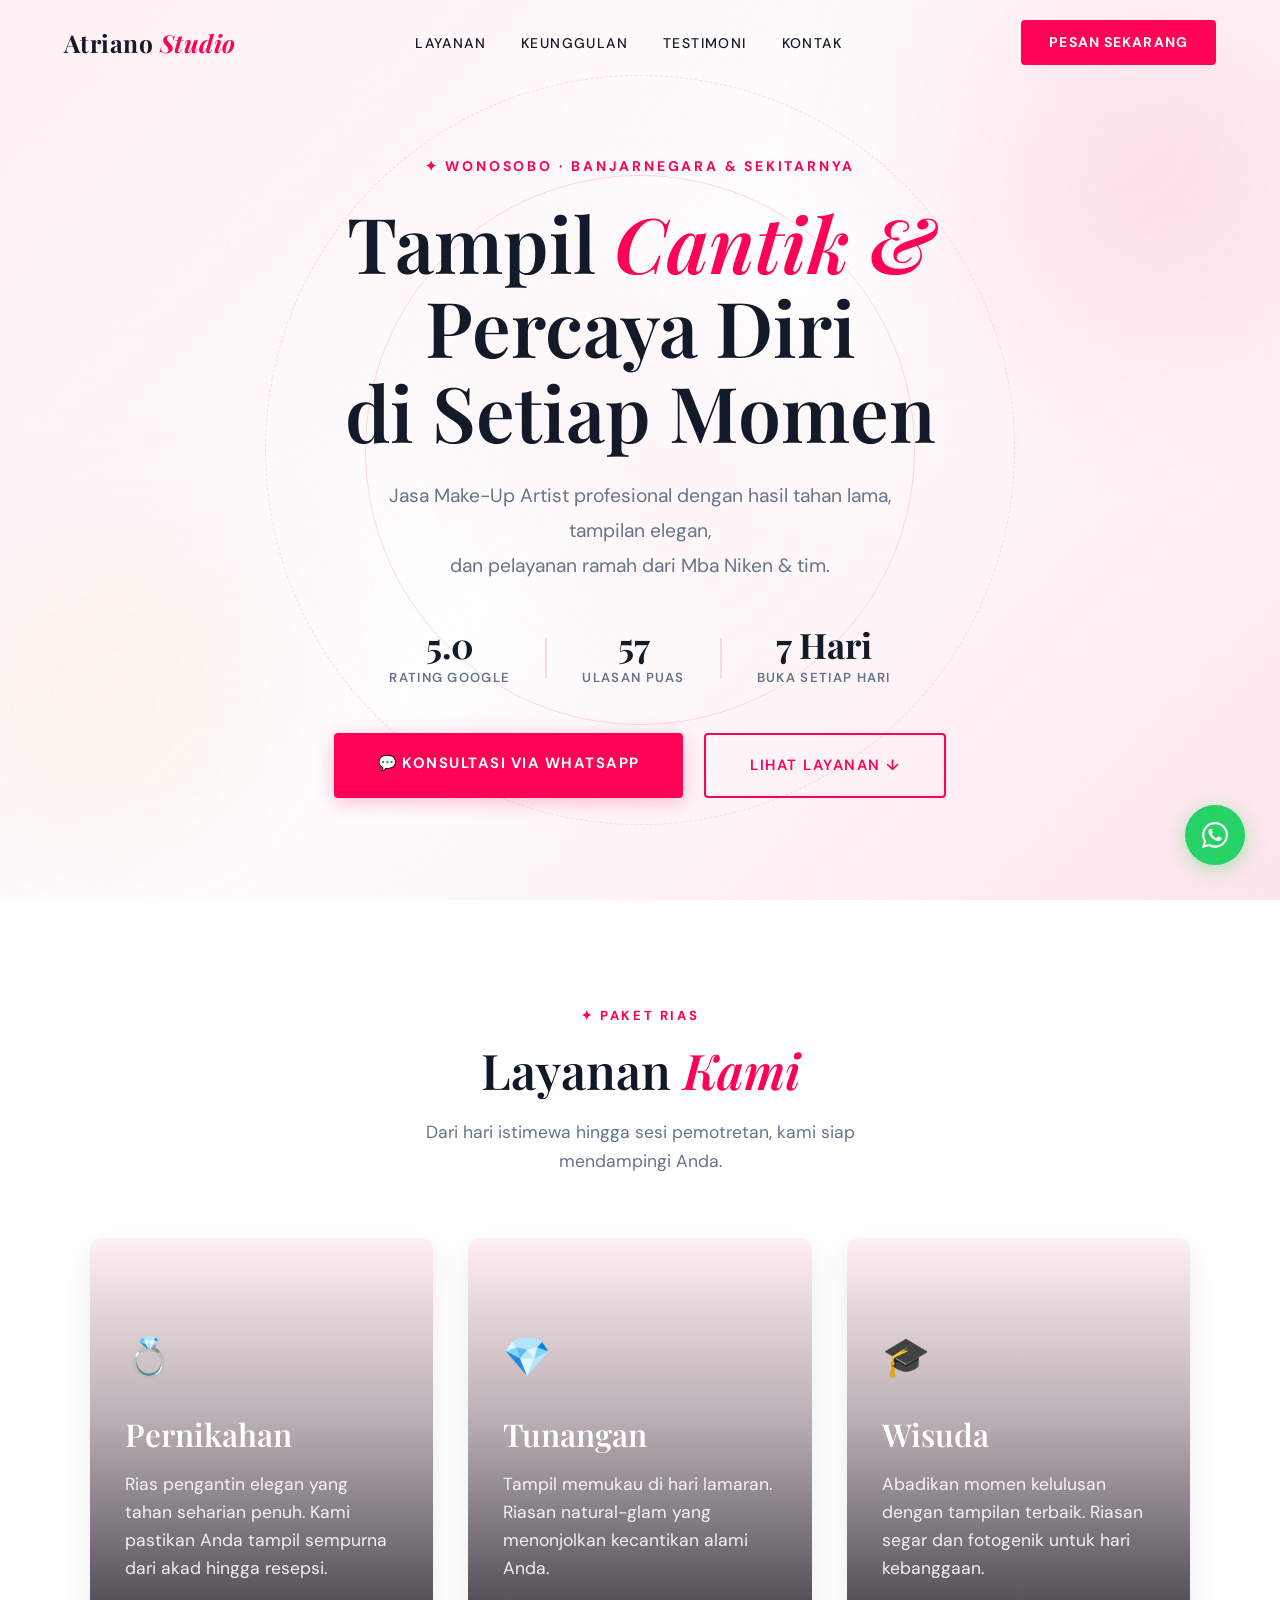
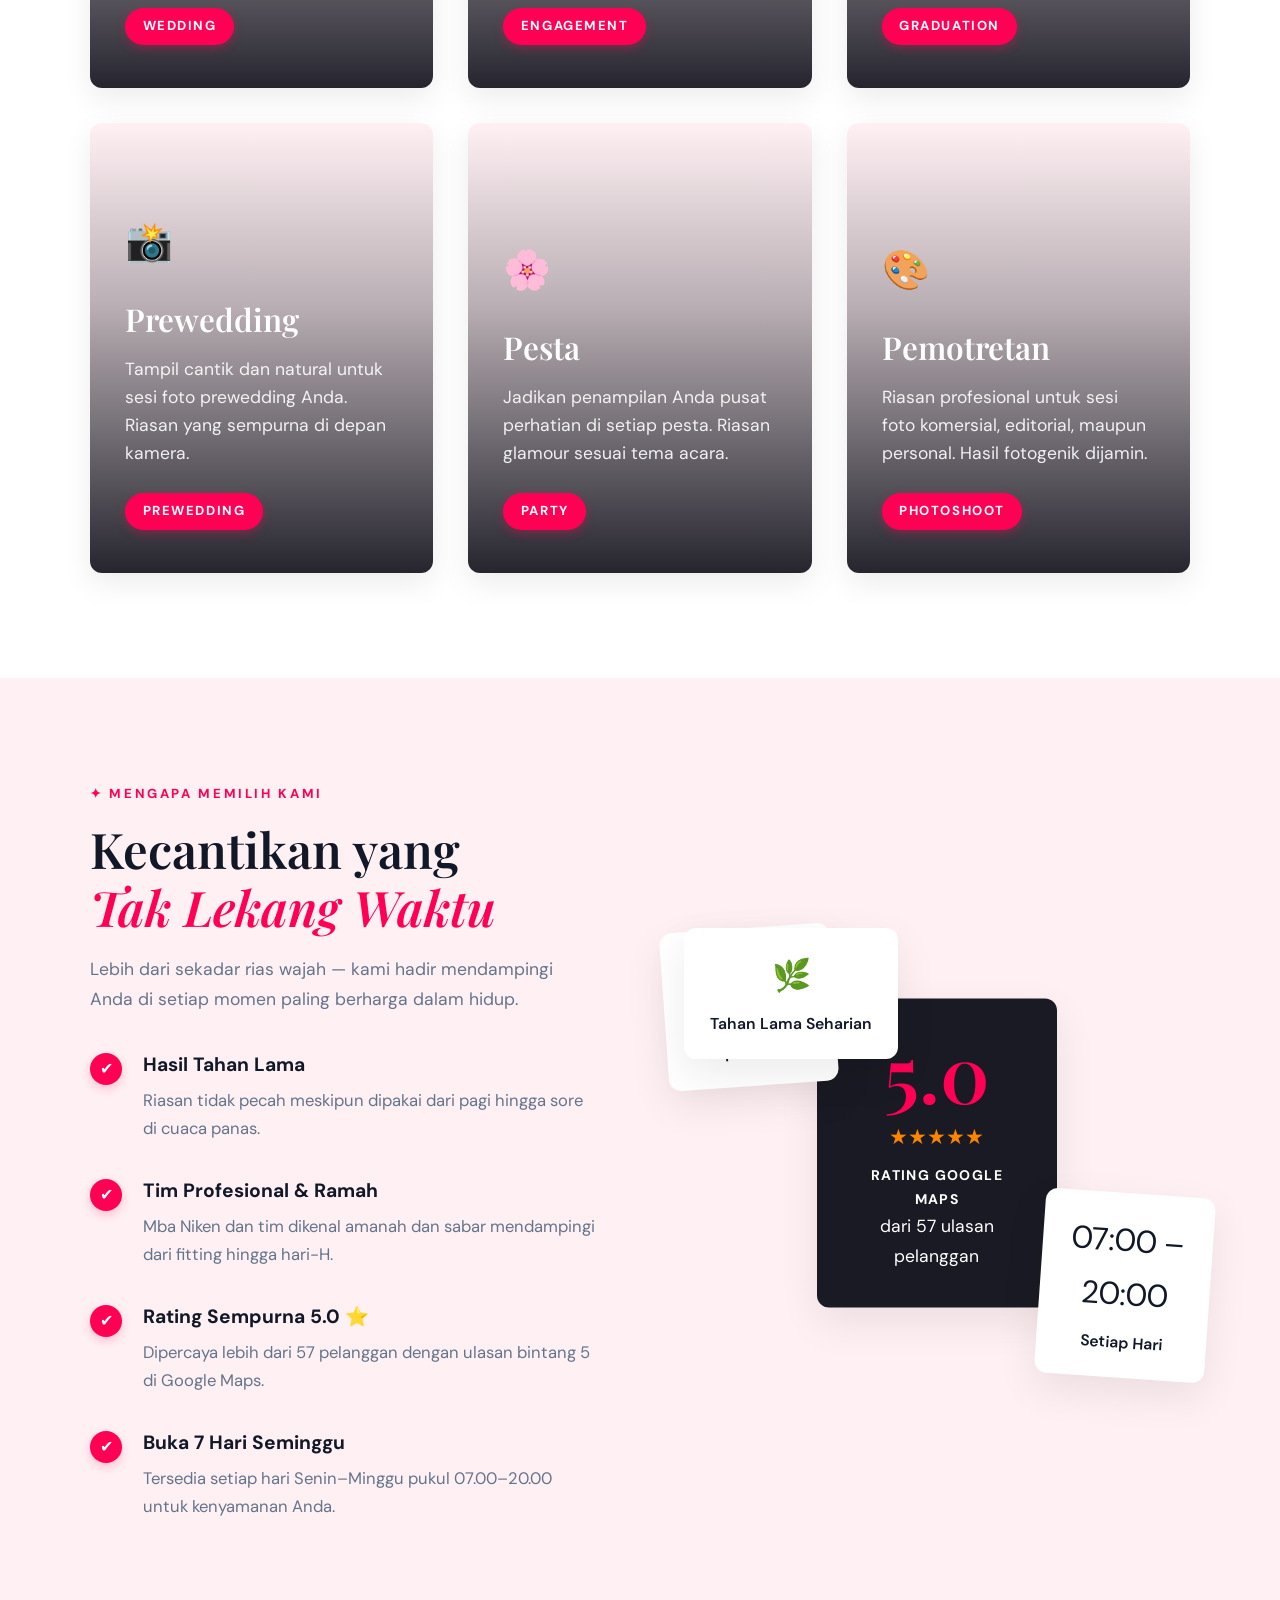
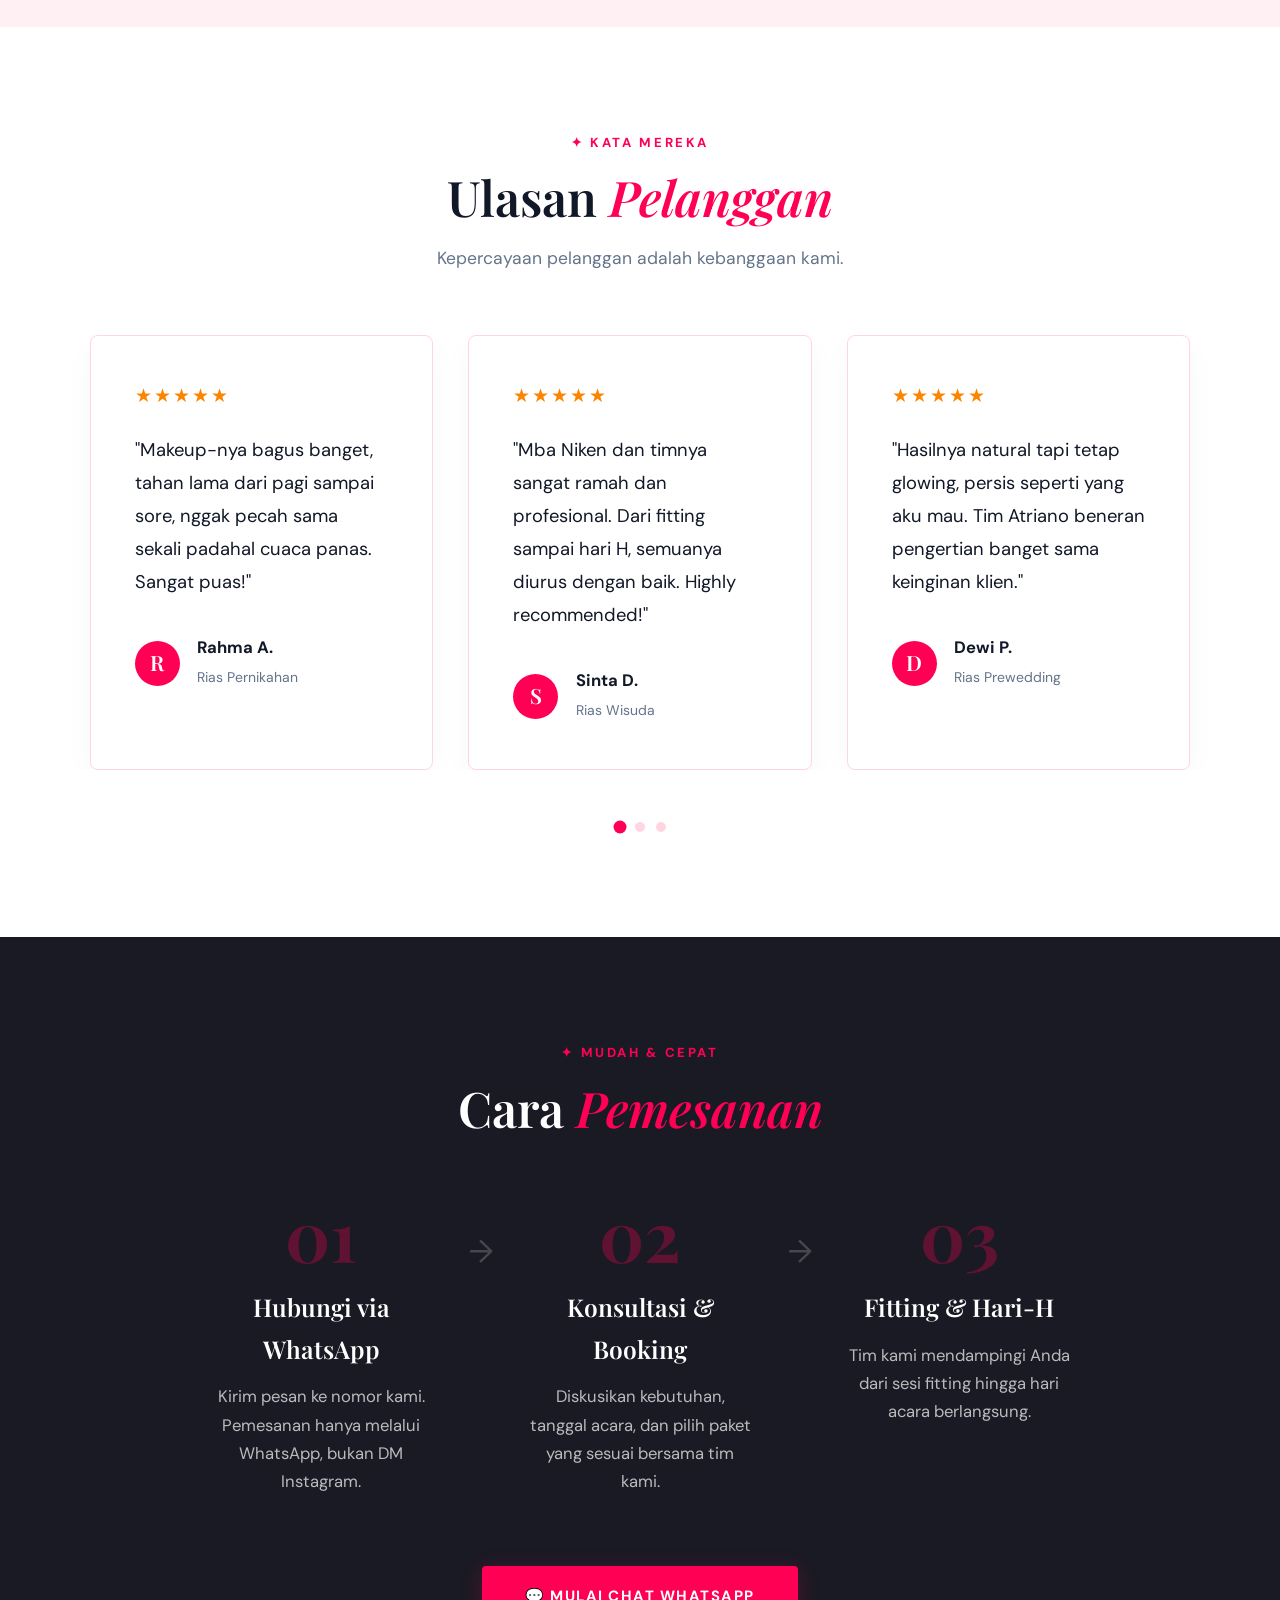
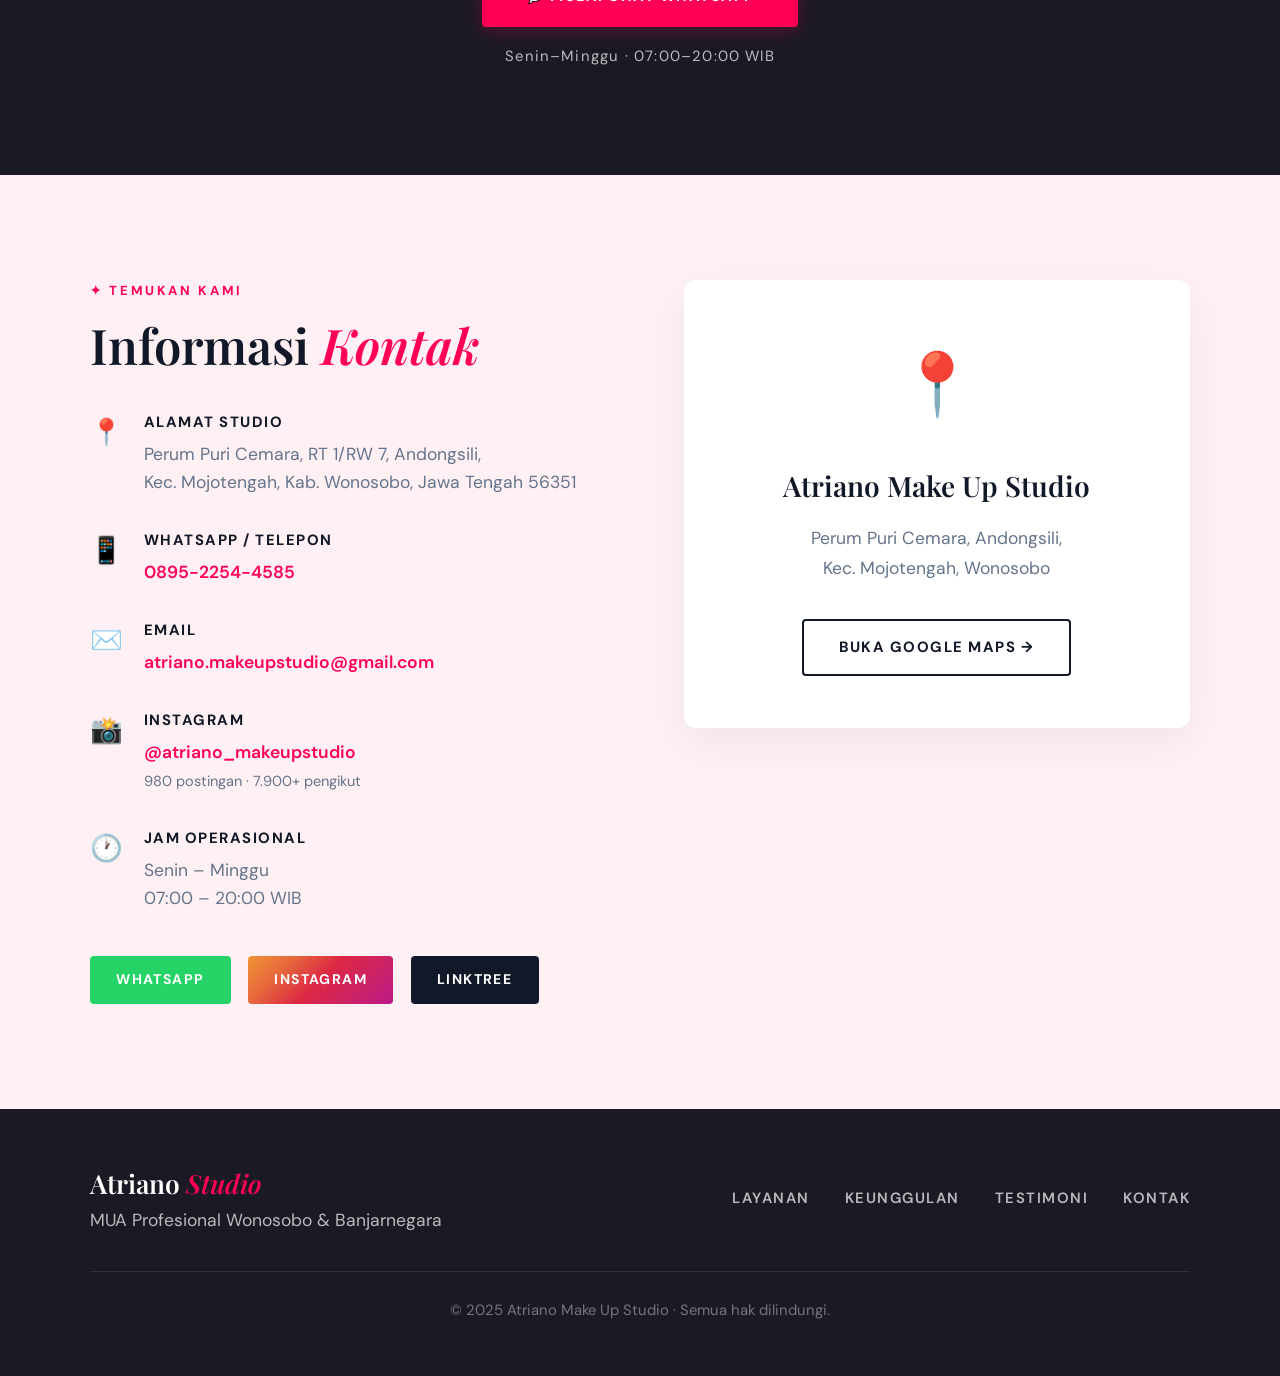
==== index.html @ fb194850 "first commit" ====
<!doctype html>
<html lang="id">
  <head>
    <meta charset="UTF-8" />
    <meta name="viewport" content="width=device-width, initial-scale=1.0" />

    <link rel="preconnect" href="https://fonts.googleapis.com" />
    <link rel="preconnect" href="https://fonts.gstatic.com" crossorigin />
    <link
      href="https://fonts.googleapis.com/css2?family=DM+Sans:ital,opsz,wght@0,9..40,400;0,9..40,500;0,9..40,600;0,9..40,700;1,9..40,400&family=Playfair+Display:ital,wght@0,400;0,500;0,600;0,700;1,400;1,500&display=swap"
      rel="stylesheet"
    />

    <!-- ═══ SEO META ═══════════════════════════════════════════════ -->
    <title>
      Atriano Make Up Studio – MUA Profesional Wonosobo & Banjarnegara
    </title>
    <meta
      name="description"
      content="Atriano Make Up Studio, jasa MUA profesional di Wonosobo & Banjarnegara. Spesialis rias pernikahan, wisuda, tunangan, prewedding, dan pesta. Rating 5.0 ⭐ dari 57 ulasan Google. Hubungi via WhatsApp."
    />
    <meta
    name="keywords"
    content="MUA Wonosobo, makeup artist Wonosobo, rias pengantin Wonosobo, MUA Banjarnegara, makeup wisuda Wonosobo, rias pernikahan Wonosobo, Atriano Make Up Studio, jasa rias Wonosobo"
    />
    <meta name="author" content="Atriano Make Up Studio" />
    <meta name="robots" content="index, follow" />
    <link rel="canonical" href="https://linktr.ee/atrisnastore" />

    <!-- ═══ OPEN GRAPH ══════════════════════════════════════════════ -->
    <meta property="og:type" content="business.business" />
    <meta
    property="og:title"
    content="Atriano Make Up Studio – MUA Profesional Wonosobo"
    />
    <meta
    property="og:description"
    content="Jasa rias profesional untuk pernikahan, wisuda, tunangan, pesta & prewedding. Rating 5.0 dari 57 ulasan. Melayani Wonosobo, Banjarnegara & sekitarnya."
    />
    <meta property="og:url" content="https://linktr.ee/atrisnastore" />
    <meta property="og:locale" content="id_ID" />

    <!-- ═══ SCHEMA.ORG LOCAL BUSINESS ══════════════════════════════ -->
    <script type="application/ld+json">
    {
        "@context": "https://schema.org",
        "@type": "BeautySalon",
        "name": "Atriano Make Up Studio",
        "description": "Jasa Make-Up Artist profesional untuk pernikahan, wisuda, tunangan, prewedding dan pesta di Wonosobo dan Banjarnegara.",
        "address": {
        "@type": "PostalAddress",
        "streetAddress": "Perum Puri Cemara, RT 1 / RW 7, Andongsili",
        "addressLocality": "Mojotengah",
        "addressRegion": "Kabupaten Wonosobo, Jawa Tengah",
        "postalCode": "56351",
        "addressCountry": "ID"
        },
        "telephone": "+6289522544585",
        "email": "atriano.makeupstudio@gmail.com",
        "openingHours": "Mo-Su 07:00-20:00",
        "aggregateRating": {
        "@type": "AggregateRating",
        "ratingValue": "5.0",
        "reviewCount": "57"
        },
        "sameAs": [
        "https://www.instagram.com/atriano_makeupstudio",
        "https://linktr.ee/atrisnastore"
        ]
    }
    </script>

    <!-- ═══ FONTS ════════════════════════════════════════════════════ -->
    <link rel="preconnect" href="https://fonts.googleapis.com" />
    <link rel="preconnect" href="https://fonts.gstatic.com" crossorigin />
    <link
    href="https://fonts.googleapis.com/css2?family=Cormorant+Garamond:ital,wght@0,300;0,400;0,500;0,600;1,300;1,400;1,600&family=Jost:wght@300;400;500&display=swap"
    rel="stylesheet"
    />

    <link rel="stylesheet" href="style.css" />
</head>

  <body>
    <!-- ════════════════════════════════════════════════════
       NAVIGATION
  ════════════════════════════════════════════════════════ -->
    <nav id="navbar">
      <div class="nav-inner">
        <a href="#hero" class="nav-logo">Atriano <span>Studio</span></a>

        <ul class="nav-links" id="navLinks">
          <li><a href="#layanan">Layanan</a></li>
          <li><a href="#keunggulan">Keunggulan</a></li>
          <li><a href="#testimoni">Testimoni</a></li>
          <li><a href="#kontak">Kontak</a></li>
        </ul>

        <a
          href="https://wa.me/6289522544585?text=Halo%20Atriano%20Studio,%20saya%20ingin%20konsultasi%20rias"
          target="_blank"
          rel="noopener"
          class="nav-cta"
        >
          Pesan Sekarang
        </a>

        <button class="hamburger" id="hamburger" aria-label="Buka menu">
          <span></span><span></span><span></span>
        </button>
      </div>
    </nav>

    <!-- Mobile Menu Overlay -->
    <div class="mobile-overlay" id="mobileOverlay">
      <button class="close-btn" id="closeMenu" aria-label="Tutup menu">
        ✕
      </button>
      <ul>
        <li><a href="#layanan" class="mobile-link">Layanan</a></li>
        <li><a href="#keunggulan" class="mobile-link">Keunggulan</a></li>
        <li><a href="#testimoni" class="mobile-link">Testimoni</a></li>
        <li><a href="#kontak" class="mobile-link">Kontak</a></li>
        <li>
          <a
            href="https://wa.me/6289522544585?text=Halo%20Atriano%20Studio,%20saya%20ingin%20konsultasi%20rias"
            target="_blank"
            rel="noopener"
            class="mobile-cta"
            >Pesan Sekarang</a
          >
        </li>
      </ul>
    </div>

    <!-- ════════════════════════════════════════════════════
       HERO
  ════════════════════════════════════════════════════════ -->
    <section id="hero" class="hero">
      <div class="hero-bg">
        <div class="hero-orb orb-1"></div>
        <div class="hero-orb orb-2"></div>
        <div class="hero-orb orb-3"></div>
      </div>

      <div class="hero-content">
        <p class="hero-eyebrow reveal">
          ✦ Wonosobo · Banjarnegara & Sekitarnya
        </p>
        <h1 class="hero-title reveal">
          Tampil <em>Cantik &amp;</em><br />
          Percaya Diri<br />
          di Setiap Momen
        </h1>
        <p class="hero-sub reveal">
          Jasa Make-Up Artist profesional dengan hasil tahan lama, tampilan
          elegan,<br class="hide-sm" />
          dan pelayanan ramah dari Mba Niken &amp; tim.
        </p>

        <div class="hero-badges reveal">
          <div class="badge">
            <span class="badge-num" data-count="5.0">0</span>
            <span class="badge-label">Rating Google</span>
          </div>
          <div class="badge-divider"></div>
          <div class="badge">
            <span class="badge-num" data-count="57">0</span>
            <span class="badge-label">Ulasan Puas</span>
          </div>
          <div class="badge-divider"></div>
          <div class="badge">
            <span class="badge-num">7 Hari</span>
            <span class="badge-label">Buka Setiap Hari</span>
          </div>
        </div>

        <div class="hero-actions reveal">
          <a
            href="https://wa.me/6289522544585?text=Halo%20Atriano%20Studio,%20saya%20ingin%20konsultasi%20rias"
            target="_blank"
            rel="noopener"
            class="btn-primary"
          >
            💬 Konsultasi via WhatsApp
          </a>
          <a href="#layanan" class="btn-ghost">Lihat Layanan ↓</a>
        </div>
      </div>

      <div class="hero-deco">
        <div class="deco-ring ring-1"></div>
        <div class="deco-ring ring-2"></div>
        <div class="deco-petal"></div>
      </div>
    </section>

    <!-- ════════════════════════════════════════════════════
       LAYANAN
  ════════════════════════════════════════════════════════ -->
    <section id="layanan" class="section layanan">
      <div class="container">
        <div class="section-header reveal">
          <p class="section-eyebrow">✦ Paket Rias</p>
          <h2 class="section-title">Layanan <em>Kami</em></h2>
          <p class="section-sub">
            Dari hari istimewa hingga sesi pemotretan, kami siap mendampingi
            Anda.
          </p>
        </div>

        <div class="services-grid">
          <a
            href="portofolio.html"
            class="service-card reveal"
            data-delay="0"
            style="
              background-image: url(&quot;https://images.unsplash.com/photo-1595009088656-11f81a704aeb?q=80&w=600&auto=format&fit=crop&quot;);
            "
          >
            <div class="card-content">
              <div class="card-icon">💍</div>
              <h3>Pernikahan</h3>
              <p>
                Rias pengantin elegan yang tahan seharian penuh. Kami pastikan
                Anda tampil sempurna dari akad hingga resepsi.
              </p>
              <span class="card-tag">Wedding</span>
            </div>
          </a>

          <a
            href="halaman-kosong.html"
            class="service-card reveal"
            data-delay="100"
            style="
              background-image: url(&quot;https://images.unsplash.com/photo-1596178065887-1198b6148b2b?q=80&w=600&auto=format&fit=crop&quot;);
            "
          >
            <div class="card-content">
              <div class="card-icon">💎</div>
              <h3>Tunangan</h3>
              <p>
                Tampil memukau di hari lamaran. Riasan natural-glam yang
                menonjolkan kecantikan alami Anda.
              </p>
              <span class="card-tag">Engagement</span>
            </div>
          </a>

          <a
            href="halaman-kosong.html"
            class="service-card reveal"
            data-delay="200"
            style="
              background-image: url(&quot;https://images.unsplash.com/photo-1620052327290-7667d8f5bcf5?q=80&w=600&auto=format&fit=crop&quot;);
            "
          >
            <div class="card-content">
              <div class="card-icon">🎓</div>
              <h3>Wisuda</h3>
              <p>
                Abadikan momen kelulusan dengan tampilan terbaik. Riasan segar
                dan fotogenik untuk hari kebanggaan.
              </p>
              <span class="card-tag">Graduation</span>
            </div>
          </a>

          <a
            href="halaman-kosong.html"
            class="service-card reveal"
            data-delay="300"
            style="
              background-image: url(&quot;https://images.unsplash.com/photo-1549417229-aa67d3263c09?q=80&w=600&auto=format&fit=crop&quot;);
            "
          >
            <div class="card-content">
              <div class="card-icon">📸</div>
              <h3>Prewedding</h3>
              <p>
                Tampil cantik dan natural untuk sesi foto prewedding Anda.
                Riasan yang sempurna di depan kamera.
              </p>
              <span class="card-tag">Prewedding</span>
            </div>
          </a>

          <a
            href="halaman-kosong.html"
            class="service-card reveal"
            data-delay="400"
            style="
              background-image: url(&quot;https://images.unsplash.com/photo-1512496115851-a1c8fefa3186?q=80&w=600&auto=format&fit=crop&quot;);
            "
          >
            <div class="card-content">
              <div class="card-icon">🌸</div>
              <h3>Pesta</h3>
              <p>
                Jadikan penampilan Anda pusat perhatian di setiap pesta. Riasan
                glamour sesuai tema acara.
              </p>
              <span class="card-tag">Party</span>
            </div>
          </a>

          <a
            href="halaman-kosong.html"
            class="service-card reveal"
            data-delay="500"
            style="
              background-image: url(&quot;https://images.unsplash.com/photo-1533036437340-02de0e513813?q=80&w=600&auto=format&fit=crop&quot;);
            "
          >
            <div class="card-content">
              <div class="card-icon">🎨</div>
              <h3>Pemotretan</h3>
              <p>
                Riasan profesional untuk sesi foto komersial, editorial, maupun
                personal. Hasil fotogenik dijamin.
              </p>
              <span class="card-tag">Photoshoot</span>
            </div>
          </a>
        </div>
      </div>
    </section>

    <!-- ════════════════════════════════════════════════════
       KEUNGGULAN
  ════════════════════════════════════════════════════════ -->
    <section id="keunggulan" class="section keunggulan">
      <div class="container">
        <div class="keunggulan-inner">
          <div class="keunggulan-text reveal">
            <p class="section-eyebrow">✦ Mengapa Memilih Kami</p>
            <h2 class="section-title">
              Kecantikan yang<br /><em>Tak Lekang Waktu</em>
            </h2>
            <p class="section-sub left">
              Lebih dari sekadar rias wajah — kami hadir mendampingi Anda di
              setiap momen paling berharga dalam hidup.
            </p>

            <ul class="feature-list">
              <li class="reveal">
                <div class="feat-icon">✔</div>
                <div>
                  <strong>Hasil Tahan Lama</strong>
                  <p>
                    Riasan tidak pecah meskipun dipakai dari pagi hingga sore di
                    cuaca panas.
                  </p>
                </div>
              </li>
              <li class="reveal">
                <div class="feat-icon">✔</div>
                <div>
                  <strong>Tim Profesional & Ramah</strong>
                  <p>
                    Mba Niken dan tim dikenal amanah dan sabar mendampingi dari
                    fitting hingga hari-H.
                  </p>
                </div>
              </li>
              <li class="reveal">
                <div class="feat-icon">✔</div>
                <div>
                  <strong>Rating Sempurna 5.0 ⭐</strong>
                  <p>
                    Dipercaya lebih dari 57 pelanggan dengan ulasan bintang 5 di
                    Google Maps.
                  </p>
                </div>
              </li>
              <li class="reveal">
                <div class="feat-icon">✔</div>
                <div>
                  <strong>Buka 7 Hari Seminggu</strong>
                  <p>
                    Tersedia setiap hari Senin–Minggu pukul 07.00–20.00 untuk
                    kenyamanan Anda.
                  </p>
                </div>
              </li>
            </ul>
          </div>

          <div class="keunggulan-visual reveal">
            <div class="visual-card main-card">
              <div class="vc-content">
                <p class="vc-big">5.0</p>
                <p class="vc-stars">★★★★★</p>
                <p class="vc-label">Rating Google Maps</p>
                <p class="vc-sub">dari 57 ulasan pelanggan</p>
              </div>
            </div>
            <div class="visual-card small-card card-a">
              <span>💍</span>
              <p>Wedding Specialist</p>
            </div>
            <div class="visual-card small-card card-b">
              <span>07:00 – 20:00</span>
              <p>Setiap Hari</p>
            </div>
            <div class="visual-card small-card card-c">
              <span>🌿</span>
              <p>Tahan Lama Seharian</p>
            </div>
          </div>
        </div>
      </div>
    </section>

    <!-- ════════════════════════════════════════════════════
       TESTIMONI
  ════════════════════════════════════════════════════════ -->
    <section id="testimoni" class="section testimoni">
      <div class="container">
        <div class="section-header reveal">
          <p class="section-eyebrow">✦ Kata Mereka</p>
          <h2 class="section-title">Ulasan <em>Pelanggan</em></h2>
          <p class="section-sub">
            Kepercayaan pelanggan adalah kebanggaan kami.
          </p>
        </div>

        <div class="testi-track-wrap">
          <div class="testi-track" id="testiTrack">
            <div class="testi-card">
              <div class="testi-stars">★★★★★</div>
              <p>
                "Makeup-nya bagus banget, tahan lama dari pagi sampai sore,
                nggak pecah sama sekali padahal cuaca panas. Sangat puas!"
              </p>
              <div class="testi-author">
                <div class="testi-avatar">R</div>
                <div>
                  <strong>Rahma A.</strong>
                  <span>Rias Pernikahan</span>
                </div>
              </div>
            </div>

            <div class="testi-card">
              <div class="testi-stars">★★★★★</div>
              <p>
                "Mba Niken dan timnya sangat ramah dan profesional. Dari fitting
                sampai hari H, semuanya diurus dengan baik. Highly recommended!"
              </p>
              <div class="testi-author">
                <div class="testi-avatar">S</div>
                <div>
                  <strong>Sinta D.</strong>
                  <span>Rias Wisuda</span>
                </div>
              </div>
            </div>

            <div class="testi-card">
              <div class="testi-stars">★★★★★</div>
              <p>
                "Hasilnya natural tapi tetap glowing, persis seperti yang aku
                mau. Tim Atriano beneran pengertian banget sama keinginan
                klien."
              </p>
              <div class="testi-author">
                <div class="testi-avatar">D</div>
                <div>
                  <strong>Dewi P.</strong>
                  <span>Rias Prewedding</span>
                </div>
              </div>
            </div>

            <div class="testi-card">
              <div class="testi-stars">★★★★★</div>
              <p>
                "Pelayanannya amanah banget, sesuai janji. Makeup awet dan
                hasilnya foto banget! Pasti bakal balik lagi buat acara
                berikutnya."
              </p>
              <div class="testi-author">
                <div class="testi-avatar">F</div>
                <div>
                  <strong>Fitri L.</strong>
                  <span>Rias Pesta</span>
                </div>
              </div>
            </div>

            <div class="testi-card">
              <div class="testi-stars">★★★★★</div>
              <p>
                "Sudah 2 kali pakai jasa Atriano untuk event keluarga. Selalu
                puas! Makeup awet, hasilnya cantik, dan harganya sebanding
                kualitasnya."
              </p>
              <div class="testi-author">
                <div class="testi-avatar">N</div>
                <div>
                  <strong>Nadia W.</strong>
                  <span>Rias Pernikahan</span>
                </div>
              </div>
            </div>
          </div>
        </div>

        <!-- Dots -->
        <div class="testi-dots" id="testiDots"></div>
      </div>
    </section>

    <!-- ════════════════════════════════════════════════════
       CARA PESAN
  ════════════════════════════════════════════════════════ -->
    <section class="section cara-pesan">
      <div class="container">
        <div class="section-header reveal">
          <p class="section-eyebrow">✦ Mudah & Cepat</p>
          <h2 class="section-title">Cara <em>Pemesanan</em></h2>
        </div>

        <div class="steps-row">
          <div class="step reveal" data-delay="0">
            <div class="step-num">01</div>
            <h3>Hubungi via WhatsApp</h3>
            <p>
              Kirim pesan ke nomor kami. Pemesanan hanya melalui WhatsApp, bukan
              DM Instagram.
            </p>
          </div>
          <div class="step-arrow">→</div>
          <div class="step reveal" data-delay="150">
            <div class="step-num">02</div>
            <h3>Konsultasi & Booking</h3>
            <p>
              Diskusikan kebutuhan, tanggal acara, dan pilih paket yang sesuai
              bersama tim kami.
            </p>
          </div>
          <div class="step-arrow">→</div>
          <div class="step reveal" data-delay="300">
            <div class="step-num">03</div>
            <h3>Fitting & Hari-H</h3>
            <p>
              Tim kami mendampingi Anda dari sesi fitting hingga hari acara
              berlangsung.
            </p>
          </div>
        </div>

        <div class="cta-center reveal">
          <a
            href="https://wa.me/6289522544585?text=Halo%20Atriano%20Studio,%20saya%20ingin%20konsultasi%20rias"
            target="_blank"
            rel="noopener"
            class="btn-primary large"
          >
            💬 Mulai Chat WhatsApp
          </a>
          <p class="cta-note">Senin–Minggu · 07:00–20:00 WIB</p>
        </div>
      </div>
    </section>

    <!-- ════════════════════════════════════════════════════
       KONTAK
  ════════════════════════════════════════════════════════ -->
    <section id="kontak" class="section kontak">
      <div class="container">
        <div class="kontak-inner">
          <div class="kontak-info reveal">
            <p class="section-eyebrow">✦ Temukan Kami</p>
            <h2 class="section-title">Informasi <em>Kontak</em></h2>

            <ul class="contact-list">
              <li>
                <div class="cl-icon">📍</div>
                <div>
                  <strong>Alamat Studio</strong>
                  <p>
                    Perum Puri Cemara, RT 1/RW 7, Andongsili,<br />Kec.
                    Mojotengah, Kab. Wonosobo, Jawa Tengah 56351
                  </p>
                </div>
              </li>
              <li>
                <div class="cl-icon">📱</div>
                <div>
                  <strong>WhatsApp / Telepon</strong>
                  <p>
                    <a
                      href="https://wa.me/6289522544585"
                      target="_blank"
                      rel="noopener"
                      >0895-2254-4585</a
                    >
                  </p>
                </div>
              </li>
              <li>
                <div class="cl-icon">✉️</div>
                <div>
                  <strong>Email</strong>
                  <p>
                    <a href="mailto:atriano.makeupstudio@gmail.com"
                      >atriano.makeupstudio@gmail.com</a
                    >
                  </p>
                </div>
              </li>
              <li>
                <div class="cl-icon">📸</div>
                <div>
                  <strong>Instagram</strong>
                  <p>
                    <a
                      href="https://instagram.com/atriano_makeupstudio"
                      target="_blank"
                      rel="noopener"
                      >@atriano_makeupstudio</a
                    >
                    <br /><small>980 postingan · 7.900+ pengikut</small>
                  </p>
                </div>
              </li>
              <li>
                <div class="cl-icon">🕐</div>
                <div>
                  <strong>Jam Operasional</strong>
                  <p>Senin – Minggu<br />07:00 – 20:00 WIB</p>
                </div>
              </li>
            </ul>

            <div class="social-row">
              <a
                href="https://wa.me/6289522544585"
                target="_blank"
                rel="noopener"
                class="social-btn wa"
                >WhatsApp</a
              >
              <a
                href="https://instagram.com/atriano_makeupstudio"
                target="_blank"
                rel="noopener"
                class="social-btn ig"
                >Instagram</a
              >
              <a
                href="https://linktr.ee/atrisnastore"
                target="_blank"
                rel="noopener"
                class="social-btn lt"
                >Linktree</a
              >
            </div>
          </div>

          <div class="kontak-map reveal">
            <div class="map-card">
              <div class="map-pin">📍</div>
              <p class="map-title">Atriano Make Up Studio</p>
              <p class="map-addr">
                Perum Puri Cemara, Andongsili,<br />Kec. Mojotengah, Wonosobo
              </p>
              <a
                href="https://maps.google.com/?q=Perum+Puri+Cemara+Andongsili+Mojotengah+Wonosobo"
                target="_blank"
                rel="noopener"
                class="btn-map"
                >Buka Google Maps →</a
              >
            </div>
            <div class="map-bg-deco"></div>
          </div>
        </div>
      </div>
    </section>

    <!-- ════════════════════════════════════════════════════
       FOOTER
  ════════════════════════════════════════════════════════ -->
    <footer class="footer">
      <div class="container">
        <div class="footer-inner">
          <div class="footer-brand">
            <p class="footer-logo">Atriano <em>Studio</em></p>
            <p>MUA Profesional Wonosobo &amp; Banjarnegara</p>
          </div>
          <div class="footer-links">
            <a href="#layanan">Layanan</a>
            <a href="#keunggulan">Keunggulan</a>
            <a href="#testimoni">Testimoni</a>
            <a href="#kontak">Kontak</a>
          </div>
        </div>
        <p class="footer-copy">
          © 2025 Atriano Make Up Studio · Semua hak dilindungi.
        </p>
      </div>
    </footer>

    <!-- WhatsApp Float Button -->
    <a
      href="https://wa.me/6289522544585?text=Halo%20Atriano%20Studio,%20saya%20ingin%20konsultasi%20rias"
      target="_blank"
      rel="noopener"
      class="wa-float"
      aria-label="Chat WhatsApp"
    >
      <svg viewBox="0 0 24 24" fill="currentColor" width="26" height="26">
        <path
          d="M17.472 14.382c-.297-.149-1.758-.867-2.03-.967-.273-.099-.471-.148-.67.15-.197.297-.767.966-.94 1.164-.173.199-.347.223-.644.075-.297-.15-1.255-.463-2.39-1.475-.883-.788-1.48-1.761-1.653-2.059-.173-.297-.018-.458.13-.606.134-.133.298-.347.446-.52.149-.174.198-.298.298-.497.099-.198.05-.371-.025-.52-.075-.149-.669-1.612-.916-2.207-.242-.579-.487-.5-.669-.51-.173-.008-.371-.01-.57-.01-.198 0-.52.074-.792.372-.272.297-1.04 1.016-1.04 2.479 0 1.462 1.065 2.875 1.213 3.074.149.198 2.096 3.2 5.077 4.487.709.306 1.262.489 1.694.625.712.227 1.36.195 1.871.118.571-.085 1.758-.719 2.006-1.413.248-.694.248-1.289.173-1.413-.074-.124-.272-.198-.57-.347m-5.421 7.403h-.004a9.87 9.87 0 01-5.031-1.378l-.361-.214-3.741.982.998-3.648-.235-.374a9.86 9.86 0 01-1.51-5.26c.001-5.45 4.436-9.884 9.888-9.884 2.64 0 5.122 1.03 6.988 2.898a9.825 9.825 0 012.893 6.994c-.003 5.45-4.437 9.884-9.885 9.884m8.413-18.297A11.815 11.815 0 0012.05 0C5.495 0 .16 5.335.157 11.892c0 2.096.547 4.142 1.588 5.945L.057 24l6.305-1.654a11.882 11.882 0 005.683 1.448h.005c6.554 0 11.89-5.335 11.893-11.893a11.821 11.821 0 00-3.48-8.413z"
        />
      </svg>
    </a>

    <script src="script.js"></script>
  </body>
</html>
---- style.css ----
/* ================================================================
   ATRIANO MAKE UP STUDIO — style.css
   Aesthetic: Vibrant Berry & Soft Blush · Modern & Eye-Catching
   ================================================================ */

/* ─── CSS VARIABLES (SEMANTIC & EASY TO THEME) ───────────────── */
:root {
  /* Colors - Backgrounds */
  --bg-base:       #ffffff; /* Background utama web yang bersih */
  --bg-soft:       #fff0f3; /* Background sekunder untuk variasi section */
  --bg-dark:       #1a1a24; /* Background gelap untuk footer / highlight */

  /* Colors - Text (High Contrast for Readability) */
  --text-main:     #111827; /* Hitam kebiruan, lebih tajam untuk dibaca */
  --text-muted:    #64748b; /* Abu-abu kebiruan untuk sub-teks */
  --text-light:    #ffffff; /* Teks di atas warna gelap */

  /* Colors - Accents (The Eye-Catching Elements) */
  --accent-primary: #ff0054; /* Pink/Merah cerah yang sangat menonjol */
  --accent-hover:   #d90046; /* Versi gelap sedikit untuk efek hover */
  --accent-gold:    #fb8500; /* Oranye/Emas cerah untuk rating & elemen kecil */
  --accent-gold-lt: #ffb703;

  /* Colors - UI Elements */
  --border-color:  #ffd6e0; /* Warna garis yang lembut */

  /* Typography - Import di HTML: DM Sans & Playfair Display */
  --ff-display: 'Playfair Display', Georgia, serif;
  --ff-body:    'DM Sans', sans-serif;

  /* Layout & Animation */
  --ease:      cubic-bezier(0.25, 0.46, 0.45, 0.94);
  --t:         0.4s;
  --container: 1100px;
  --section-gap: 6rem;
}

/* ─── RESET & BASE ───────────────────────────────────────────── */
*, *::before, *::after { box-sizing: border-box; margin: 0; padding: 0; }

html {
  scroll-behavior: smooth;
  font-size: 17.5px; 
}

body {
  background: var(--bg-base);
  color: var(--text-main);
  font-family: var(--ff-body);
  font-weight: 400;
  line-height: 1.7;
  overflow-x: hidden;
}

/* Noise texture overlay */
body::after {
  content: '';
  position: fixed;
  inset: 0;
  background-image: url("data:image/svg+xml,%3Csvg viewBox='0 0 200 200' xmlns='http://www.w3.org/2000/svg'%3E%3Cfilter id='n'%3E%3CfeTurbulence type='fractalNoise' baseFrequency='0.85' numOctaves='4' stitchTiles='stitch'/%3E%3C/filter%3E%3Crect width='100%25' height='100%25' filter='url(%23n)' opacity='0.025'/%3E%3C/svg%3E");
  pointer-events: none;
  z-index: 9999;
}

img { display: block; max-width: 100%; }
a  { color: inherit; text-decoration: none; }

::-webkit-scrollbar { width: 6px; }
::-webkit-scrollbar-track { background: var(--bg-soft); }
::-webkit-scrollbar-thumb { background: var(--accent-primary); border-radius: 3px; }


/* ─── CONTAINER ─────────────────────────────────────────────── */
.container {
  width: min(var(--container), 92%);
  margin: 0 auto;
}

/* ─── SECTION COMMON ────────────────────────────────────────── */
.section { padding: var(--section-gap) 0; }

.section-header { text-align: center; margin-bottom: 3.5rem; }

.section-eyebrow {
  font-family: var(--ff-body);
  font-size: 0.75rem;
  font-weight: 700;
  letter-spacing: 0.2em;
  text-transform: uppercase;
  color: var(--accent-primary);
  margin-bottom: 0.8rem;
}

.section-title {
  font-family: var(--ff-display);
  font-size: clamp(2rem, 4vw, 2.8rem);
  font-weight: 600;
  color: var(--text-main);
  line-height: 1.2;
}
.section-title em {
  font-style: italic;
  color: var(--accent-primary);
}

.section-sub {
  color: var(--text-muted);
  font-size: 1rem;
  max-width: 520px;
  margin: 1rem auto 0;
}
.section-sub.left { margin-left: 0; }

/* ─── REVEAL ANIMATION ──────────────────────────────────────── */
.reveal {
  opacity: 0;
  transform: translateY(28px);
  transition: opacity 0.7s var(--ease), transform 0.7s var(--ease);
}
.reveal.visible {
  opacity: 1;
  transform: none;
}

/* ════════════════════════════════════════════════════
   NAVIGATION
════════════════════════════════════════════════════ */
nav {
  position: fixed;
  top: 0; left: 0; right: 0;
  z-index: 500;
  transition: background var(--t) var(--ease), box-shadow var(--t) var(--ease);
}
nav.scrolled {
  background: rgba(255, 255, 255, 0.95);
  backdrop-filter: blur(14px);
  -webkit-backdrop-filter: blur(14px);
  box-shadow: 0 4px 30px rgba(0, 0, 0, 0.05);
}

.nav-inner {
  display: flex;
  align-items: center;
  justify-content: space-between;
  padding: 1.15rem 5%;
  max-width: 1300px;
  margin: 0 auto;
}

.nav-logo {
  font-family: var(--ff-display);
  font-size: 1.4rem;
  font-weight: 700;
  letter-spacing: 0.02em;
  color: var(--text-main);
}
.nav-logo span {
  color: var(--accent-primary);
  font-style: italic;
}

.nav-links {
  display: flex;
  gap: 2rem;
  list-style: none;
}
.nav-links a {
  font-size: 0.8rem;
  font-weight: 500;
  letter-spacing: 0.1em;
  text-transform: uppercase;
  color: var(--text-main);
  position: relative;
  transition: color var(--t);
}
.nav-links a::after {
  content: '';
  position: absolute;
  bottom: -4px; left: 0;
  width: 0; height: 2px;
  background: var(--accent-primary);
  transition: width var(--t) var(--ease);
}
.nav-links a:hover { color: var(--accent-primary); }
.nav-links a:hover::after { width: 100%; }

.nav-cta {
  font-size: 0.8rem;
  font-weight: 700;
  letter-spacing: 0.08em;
  text-transform: uppercase;
  padding: 0.6rem 1.6rem;
  background: var(--accent-primary);
  color: var(--text-light);
  border-radius: 4px;
  transition: background var(--t), transform var(--t), box-shadow var(--t);
}
.nav-cta:hover {
  background: var(--accent-hover);
  transform: translateY(-2px);
  box-shadow: 0 4px 15px rgba(255, 0, 84, 0.3);
}

/* Hamburger */
.hamburger {
  display: none;
  flex-direction: column;
  gap: 5px;
  cursor: pointer;
  background: none;
  border: none;
  padding: 4px;
}
.hamburger span {
  display: block;
  width: 25px; height: 2px;
  background: var(--text-main);
  transition: all 0.3s;
}

/* Mobile Overlay */
.mobile-overlay {
  position: fixed;
  inset: 0;
  background: var(--bg-dark);
  z-index: 600;
  display: flex;
  flex-direction: column;
  align-items: center;
  justify-content: center;
  gap: 2rem;
  opacity: 0;
  pointer-events: none;
  transition: opacity 0.4s;
}
.mobile-overlay.open {
  opacity: 1;
  pointer-events: all;
}
.mobile-overlay ul {
  list-style: none;
  text-align: center;
  display: flex;
  flex-direction: column;
  gap: 1.8rem;
}
.mobile-link {
  font-family: var(--ff-display);
  font-size: 2rem;
  color: var(--text-light);
  font-weight: 500;
  letter-spacing: 0.05em;
  transition: color 0.3s;
}
.mobile-link:hover { color: var(--accent-primary); }
.mobile-cta {
  display: inline-block;
  font-size: 0.9rem;
  letter-spacing: 0.1em;
  font-weight: 700;
  text-transform: uppercase;
  padding: 0.8rem 2.2rem;
  background: var(--accent-primary);
  color: var(--text-light);
  border-radius: 4px;
  transition: background 0.3s;
}
.mobile-cta:hover {
  background: var(--accent-hover);
}
.close-btn {
  position: absolute;
  top: 1.5rem; right: 6%;
  background: none;
  border: none;
  color: var(--text-light);
  font-size: 1.8rem;
  cursor: pointer;
  transition: color 0.2s;
}
.close-btn:hover { color: var(--accent-primary); }


/* ════════════════════════════════════════════════════
   HERO
════════════════════════════════════════════════════ */
.hero {
  position: relative;
  min-height: 100vh;
  display: flex;
  align-items: center;
  justify-content: center;
  overflow: hidden;
  background: linear-gradient(135deg, #fff0f3 0%, #ffffff 50%, #ffe5ec 100%);
  padding: 8rem 5% 5rem;
}

/* Orb backgrounds - Lebih vibrant */
.hero-bg { position: absolute; inset: 0; pointer-events: none; }
.hero-orb {
  position: absolute;
  border-radius: 50%;
  filter: blur(80px);
  opacity: 0.4;
}
.orb-1 {
  width: 500px; height: 500px;
  background: radial-gradient(circle, rgba(255,0,84,0.3), transparent);
  top: -100px; right: -100px;
}
.orb-2 {
  width: 400px; height: 400px;
  background: radial-gradient(circle, rgba(251,133,0,0.2), transparent);
  bottom: 0; left: -80px;
}
.orb-3 {
  width: 300px; height: 300px;
  background: radial-gradient(circle, rgba(255,0,84,0.15), transparent);
  top: 50%; left: 50%;
  transform: translate(-50%,-50%);
}

.hero-content {
  position: relative;
  z-index: 2;
  text-align: center;
  max-width: 800px;
}

.hero-eyebrow {
  font-size: 0.8rem;
  font-weight: 700;
  letter-spacing: 0.2em;
  text-transform: uppercase;
  color: var(--accent-primary);
  margin-bottom: 1.2rem;
}

.hero-title {
  font-family: var(--ff-display);
  font-size: clamp(3rem, 6vw, 5.5rem);
  font-weight: 600;
  color: var(--text-main);
  line-height: 1.1;
  margin-bottom: 1.5rem;
}
.hero-title em {
  font-style: italic;
  color: var(--accent-primary);
}

.hero-sub {
  font-size: 1.1rem;
  color: var(--text-muted);
  max-width: 560px;
  margin: 0 auto 2.5rem;
  line-height: 1.8;
}

/* Rating badges */
.hero-badges {
  display: flex;
  align-items: center;
  justify-content: center;
  gap: 2rem;
  margin-bottom: 2.5rem;
  flex-wrap: wrap;
}
.badge {
  display: flex;
  flex-direction: column;
  align-items: center;
  gap: 0.3rem;
}
.badge-num {
  font-family: var(--ff-display);
  font-size: 2rem;
  font-weight: 700;
  color: var(--text-main);
  line-height: 1;
}
.badge-label {
  font-size: 0.75rem;
  font-weight: 600;
  letter-spacing: 0.1em;
  text-transform: uppercase;
  color: var(--text-muted);
}
.badge-divider {
  width: 2px; height: 40px;
  background: var(--border-color);
}

/* CTA Buttons */
.hero-actions {
  display: flex;
  gap: 1.2rem;
  justify-content: center;
  flex-wrap: wrap;
}

.btn-primary {
  display: inline-block;
  font-family: var(--ff-body);
  font-size: 0.85rem;
  font-weight: 700;
  letter-spacing: 0.1em;
  text-transform: uppercase;
  padding: 1rem 2.5rem;
  background: var(--accent-primary);
  color: var(--text-light);
  border-radius: 4px;
  transition: all var(--t);
  box-shadow: 0 4px 20px rgba(255, 0, 84, 0.25);
}
.btn-primary:hover {
  background: var(--accent-hover);
  transform: translateY(-3px);
  box-shadow: 0 8px 25px rgba(255, 0, 84, 0.4);
}

.btn-ghost {
  display: inline-block;
  font-size: 0.85rem;
  font-weight: 600;
  letter-spacing: 0.1em;
  text-transform: uppercase;
  padding: 1rem 2.5rem;
  border: 2px solid var(--accent-primary);
  color: var(--accent-primary);
  border-radius: 4px;
  transition: all var(--t);
  background: transparent;
}
.btn-ghost:hover {
  background: var(--accent-primary);
  color: var(--text-light);
  transform: translateY(-3px);
}

/* Decorative rings */
.hero-deco { position: absolute; inset: 0; pointer-events: none; z-index: 1; }
.deco-ring {
  position: absolute;
  border-radius: 50%;
  border: 1px solid var(--border-color);
}
.ring-1 {
  width: 550px; height: 550px;
  top: 50%; left: 50%;
  transform: translate(-50%, -50%);
  animation: spin 40s linear infinite;
}
.ring-2 {
  width: 750px; height: 750px;
  top: 50%; left: 50%;
  transform: translate(-50%, -50%);
  animation: spin 60s linear infinite reverse;
  border-style: dashed;
}
@keyframes spin { to { transform: translate(-50%,-50%) rotate(360deg); } }


/* ════════════════════════════════════════════════════
   LAYANAN / SERVICES (GALERI FOTO)
════════════════════════════════════════════════════ */
.layanan { background: var(--bg-base); }

.services-grid {
  display: grid;
  grid-template-columns: repeat(3, 1fr);
  gap: 2rem;
}

/* Card Container */
.service-card {
  position: relative;
  border-radius: 12px;
  overflow: hidden;
  display: flex;
  flex-direction: column;
  justify-content: flex-end;
  min-height: 450px; 
  text-decoration: none;
  background-color: var(--bg-soft);
  background-size: cover;
  background-position: center;
  transition: transform var(--t) var(--ease), box-shadow var(--t);
  box-shadow: 0 10px 30px rgba(0,0,0,0.08);
}

/* Gradient Overlay Gelap dari Bawah agar Teks Terbaca */
.service-card::after {
  content: '';
  position: absolute;
  inset: 0;
  background: linear-gradient(to top, rgba(26, 26, 36, 0.95) 0%, rgba(26, 26, 36, 0.3) 60%, transparent 100%);
  z-index: 1;
  transition: opacity var(--t);
}

.service-card:hover {
  transform: translateY(-10px);
  box-shadow: 0 20px 40px rgba(255, 0, 84, 0.15);
}

.service-card:hover::after {
  opacity: 0.9;
}

/* Content wrapper */
.card-content {
  position: relative;
  z-index: 2;
  padding: 2.5rem 2rem;
}

.service-card h3 {
  font-family: var(--ff-display);
  font-size: 1.8rem;
  font-weight: 600;
  color: var(--text-light);
  margin-bottom: 0.5rem;
}

.service-card p {
  font-size: 1rem;
  color: rgba(255, 255, 255, 0.9);
  line-height: 1.6;
  margin-bottom: 1.5rem;
}

/* Icon & Tag */
.card-icon {
  font-size: 2.2rem;
  margin-bottom: 1rem;
  display: block;
  color: var(--accent-primary);
}

.card-tag {
  display: inline-block;
  font-size: 0.75rem;
  font-weight: 700;
  letter-spacing: 0.12em;
  text-transform: uppercase;
  color: var(--text-light);
  background: var(--accent-primary);
  padding: 0.4rem 1rem;
  border-radius: 30px;
  box-shadow: 0 4px 10px rgba(255,0,84,0.3);
}

/* ════════════════════════════════════════════════════
   KEUNGGULAN
════════════════════════════════════════════════════ */
.keunggulan {
  background: var(--bg-soft);
  position: relative;
  overflow: hidden;
}

.keunggulan-inner {
  display: grid;
  grid-template-columns: 1fr 1fr;
  gap: 5rem;
  align-items: center;
}

.feature-list {
  list-style: none;
  display: flex;
  flex-direction: column;
  gap: 1.8rem;
  margin-top: 2rem;
}
.feature-list li {
  display: flex;
  gap: 1.2rem;
  align-items: flex-start;
}
.feat-icon {
  width: 32px; height: 32px;
  flex-shrink: 0;
  background: var(--accent-primary);
  color: var(--text-light);
  border-radius: 50%;
  display: flex;
  align-items: center;
  justify-content: center;
  font-size: 0.9rem;
  margin-top: 4px;
  box-shadow: 0 4px 10px rgba(255,0,84,0.2);
}
.feature-list strong {
  display: block;
  font-weight: 700;
  color: var(--text-main);
  font-size: 1.1rem;
  margin-bottom: 0.3rem;
}
.feature-list p {
  font-size: 0.95rem;
  color: var(--text-muted);
}

/* Visual cards */
.keunggulan-visual {
  position: relative;
  height: 450px;
}
.visual-card {
  position: absolute;
  background: var(--bg-base);
  border-radius: 12px;
  box-shadow: 0 15px 40px rgba(0,0,0,0.08);
  padding: 2rem;
  transition: transform var(--t) var(--ease);
}
.visual-card:hover { transform: translateY(-8px) !important; }

.main-card {
  top: 50%; left: 50%;
  transform: translate(-50%, -50%);
  width: 240px;
  text-align: center;
  background: var(--bg-dark);
  color: var(--text-light);
}
.vc-big {
  font-family: var(--ff-display);
  font-size: 4.5rem;
  font-weight: 600;
  color: var(--accent-primary);
  line-height: 1;
}
.vc-stars { font-size: 1.2rem; color: var(--accent-gold); margin: 0.5rem 0; }
.vc-label { font-size: 0.8rem; font-weight: 700; letter-spacing: 0.1em; text-transform: uppercase; }

.small-card {
  padding: 1.2rem 1.5rem;
  text-align: center;
}
.small-card span { font-size: 1.8rem; display: block; margin-bottom: 0.5rem; }
.small-card p { color: var(--text-main); font-weight: 600; font-size: 0.9rem; }

.card-a { top: 0px; left: -20px; width: 170px; transform: rotate(-4deg); }
.card-b { bottom: 0px; right: -20px; width: 170px; transform: rotate(4deg); }


/* ════════════════════════════════════════════════════
   TESTIMONI
════════════════════════════════════════════════════ */
.testimoni { background: var(--bg-base); }

.testi-track-wrap {
  overflow: hidden;
  margin: 0 -1rem;
  padding: 0 1rem;
}
.testi-track {
  display: flex;
  gap: 2rem;
  transition: transform 0.5s var(--ease);
}

.testi-card {
  flex: 0 0 calc(33.333% - 1.33rem);
  background: var(--bg-base);
  border: 1px solid var(--border-color);
  box-shadow: 0 10px 30px rgba(0,0,0,0.03);
  border-radius: 8px;
  padding: 2.5rem;
}
.testi-stars {
  color: var(--accent-gold);
  font-size: 1.1rem;
  letter-spacing: 2px;
  margin-bottom: 1.2rem;
}
.testi-card > p {
  font-family: var(--ff-body);
  font-size: 1.05rem;
  color: var(--text-main);
  line-height: 1.8;
  margin-bottom: 2rem;
}
.testi-author {
  display: flex;
  align-items: center;
  gap: 1rem;
}
.testi-avatar {
  width: 45px; height: 45px;
  border-radius: 50%;
  background: var(--accent-primary);
  color: var(--text-light);
  display: flex;
  align-items: center;
  justify-content: center;
  font-family: var(--ff-display);
  font-size: 1.2rem;
  font-weight: 600;
  flex-shrink: 0;
}
.testi-author strong {
  display: block;
  font-size: 0.95rem;
  font-weight: 700;
  color: var(--text-main);
}
.testi-author span {
  font-size: 0.8rem;
  color: var(--text-muted);
}

/* Dots */
.testi-dots {
  display: flex;
  justify-content: center;
  gap: 0.6rem;
  margin-top: 3rem;
}
.testi-dot {
  width: 10px; height: 10px;
  border-radius: 50%;
  background: var(--border-color);
  cursor: pointer;
  transition: all var(--t);
  border: none;
}
.testi-dot.active {
  background: var(--accent-primary);
  transform: scale(1.3);
}


/* ════════════════════════════════════════════════════
   CARA PESAN
════════════════════════════════════════════════════ */
.cara-pesan {
  background: var(--bg-dark);
  color: var(--text-light);
}
.cara-pesan .section-eyebrow { color: var(--accent-primary); }
.cara-pesan .section-title { color: var(--text-light); }
.cara-pesan .section-title em { color: var(--accent-primary); }
.cara-pesan .section-sub { color: rgba(255,255,255,0.7); }

.steps-row {
  display: flex;
  align-items: flex-start;
  justify-content: center;
  gap: 1rem;
  margin-bottom: 4rem;
  flex-wrap: wrap;
}
.step {
  flex: 1;
  min-width: 200px;
  max-width: 260px;
  text-align: center;
  padding: 0 1rem;
}
.step-num {
  font-family: var(--ff-display);
  font-size: 4rem;
  font-weight: 700;
  color: rgba(255, 0, 84, 0.3);
  line-height: 1;
  margin-bottom: 1rem;
}
.step h3 {
  font-family: var(--ff-display);
  font-size: 1.4rem;
  font-weight: 600;
  color: var(--text-light);
  margin-bottom: 0.8rem;
}
.step p {
  font-size: 0.95rem;
  color: rgba(255,255,255,0.7);
  line-height: 1.7;
}
.step-arrow {
  font-size: 1.8rem;
  color: rgba(255,255,255,0.2);
  padding-top: 1.5rem;
  flex-shrink: 0;
}

.cta-center {
  width: 100%; /* Memaksa div mengambil seluruh sisa lebar ruang */
  display: flex;
  flex-direction: column; /* Menyusun tombol dan teks atas-bawah */
  align-items: center; /* Memaksa semua elemen di dalamnya rata tengah */
  justify-content: center;
  margin-top: 2.5rem; /* Memberi jarak agar tidak terlalu menempel dengan langkah di atasnya */
}

/* Pastikan juga teks note-nya rata tengah */
.cta-note {
  text-align: center;
  font-size: 0.85rem;
  color: rgba(255, 255, 255, 0.7);
  letter-spacing: 0.08em;
  margin-top: 1rem;
}


/* ════════════════════════════════════════════════════
   KONTAK
════════════════════════════════════════════════════ */
.kontak { background: var(--bg-soft); }

.kontak-inner {
  display: grid;
  grid-template-columns: 1fr 1fr;
  gap: 5rem;
  align-items: start;
}

.contact-list {
  list-style: none;
  display: flex;
  flex-direction: column;
  gap: 1.8rem;
  margin-top: 2rem;
}
.contact-list li {
  display: flex;
  gap: 1.2rem;
  align-items: flex-start;
}
.cl-icon {
  font-size: 1.5rem;
  color: var(--accent-primary);
  flex-shrink: 0;
}
.contact-list strong {
  display: block;
  font-size: 0.85rem;
  font-weight: 700;
  letter-spacing: 0.1em;
  text-transform: uppercase;
  color: var(--text-main);
  margin-bottom: 0.3rem;
}
.contact-list p {
  font-size: 1rem;
  color: var(--text-muted);
  line-height: 1.6;
}
.contact-list a {
  color: var(--accent-primary);
  font-weight: 600;
  border-bottom: 1px solid transparent;
  transition: border-color var(--t);
}
.contact-list a:hover { border-color: var(--accent-primary); }

.social-row {
  display: flex;
  gap: 1rem;
  margin-top: 2.5rem;
  flex-wrap: wrap;
}
.social-btn {
  font-size: 0.8rem;
  font-weight: 700;
  letter-spacing: 0.1em;
  text-transform: uppercase;
  padding: 0.7rem 1.5rem;
  border-radius: 4px;
  color: var(--text-light);
  transition: transform var(--t), box-shadow var(--t);
}
.social-btn:hover { transform: translateY(-3px); box-shadow: 0 8px 20px rgba(0,0,0,0.15); }
.social-btn.wa  { background: #25D366; }
.social-btn.ig  { background: linear-gradient(135deg, #f09433, #e6683c, #dc2743, #cc2366, #bc1888); }
.social-btn.lt  { background: var(--text-main); }

/* Map Card */
.map-card {
  background: var(--bg-base);
  border-radius: 12px;
  padding: 3rem;
  text-align: center;
  box-shadow: 0 15px 50px rgba(0,0,0,0.06);
  position: relative;
  z-index: 2;
}
.map-pin { font-size: 3.5rem; margin-bottom: 1.5rem; color: var(--accent-primary); }
.map-title {
  font-family: var(--ff-display);
  font-size: 1.6rem;
  font-weight: 600;
  color: var(--text-main);
  margin-bottom: 0.8rem;
}
.map-addr {
  font-size: 1rem;
  color: var(--text-muted);
  line-height: 1.7;
  margin-bottom: 2rem;
}
.btn-map {
  display: inline-block;
  font-size: 0.85rem;
  font-weight: 700;
  letter-spacing: 0.1em;
  text-transform: uppercase;
  padding: 0.8rem 2rem;
  border: 2px solid var(--text-main);
  color: var(--text-main);
  border-radius: 4px;
  transition: all var(--t);
}
.btn-map:hover {
  background: var(--text-main);
  color: var(--text-light);
}


/* ════════════════════════════════════════════════════
   FOOTER
════════════════════════════════════════════════════ */
.footer {
  background: var(--bg-dark);
  padding: 3rem 0;
  color: rgba(255,255,255,0.7);
}
.footer-inner {
  display: flex;
  justify-content: space-between;
  align-items: center;
  flex-wrap: wrap;
  gap: 1.5rem;
  padding-bottom: 2rem;
  border-bottom: 1px solid rgba(255,255,255,0.1);
  margin-bottom: 1.5rem;
}
.footer-logo {
  font-family: var(--ff-display);
  font-size: 1.5rem;
  font-weight: 600;
  color: var(--text-light);
}
.footer-logo em { color: var(--accent-primary); font-style: italic; }
.footer-links {
  display: flex;
  gap: 2rem;
  flex-wrap: wrap;
}
.footer-links a {
  font-size: 0.85rem;
  font-weight: 600;
  letter-spacing: 0.1em;
  text-transform: uppercase;
  color: rgba(255,255,255,0.7);
  transition: color var(--t);
}
.footer-links a:hover { color: var(--accent-primary); }
.footer-copy {
  font-size: 0.85rem;
  text-align: center;
  color: rgba(255,255,255,0.4);
}


/* ════════════════════════════════════════════════════
   WHATSAPP FLOAT BUTTON
════════════════════════════════════════════════════ */
.wa-float {
  position: fixed;
  bottom: 2rem;
  right: 2rem;
  z-index: 400;
  width: 60px; height: 60px;
  border-radius: 50%;
  background: #25D366;
  color: #fff;
  font-size: 1.8rem;
  display: flex;
  align-items: center;
  justify-content: center;
  box-shadow: 0 4px 20px rgba(37,211,102,0.4);
  transition: transform var(--t), box-shadow var(--t);
  animation: wa-bounce 3s ease-in-out infinite;
}
.wa-float:hover {
  transform: scale(1.1);
  box-shadow: 0 8px 32px rgba(37,211,102,0.5);
  animation: none;
}
@keyframes wa-bounce {
  0%, 100% { transform: translateY(0); }
  50%       { transform: translateY(-8px); }
}


/* ════════════════════════════════════════════════════
   RESPONSIVE
════════════════════════════════════════════════════ */
.hide-sm { display: inline; }

@media (max-width: 900px) {
  .services-grid { grid-template-columns: repeat(2, 1fr); }
  .keunggulan-inner { grid-template-columns: 1fr; gap: 4rem; }
  .keunggulan-visual { display: none; }
  .kontak-inner { grid-template-columns: 1fr; }
  .testi-card { flex: 0 0 calc(50% - 1rem); }
}

@media (max-width: 700px) {
  :root { --section-gap: 4rem; }
  .hide-sm { display: none; }

  .nav-links, .nav-cta { display: none; }
  .hamburger { display: flex; }

  .hero-title { font-size: clamp(2.5rem, 8vw, 3.8rem); }

  .services-grid { grid-template-columns: 1fr; }

  .steps-row { flex-direction: column; align-items: center; gap: 2rem; }
  .step-arrow { display: none; }

  .testi-card { flex: 0 0 calc(100% - 0rem); }

  .footer-inner { flex-direction: column; text-align: center; }
  .footer-links { justify-content: center; }
}
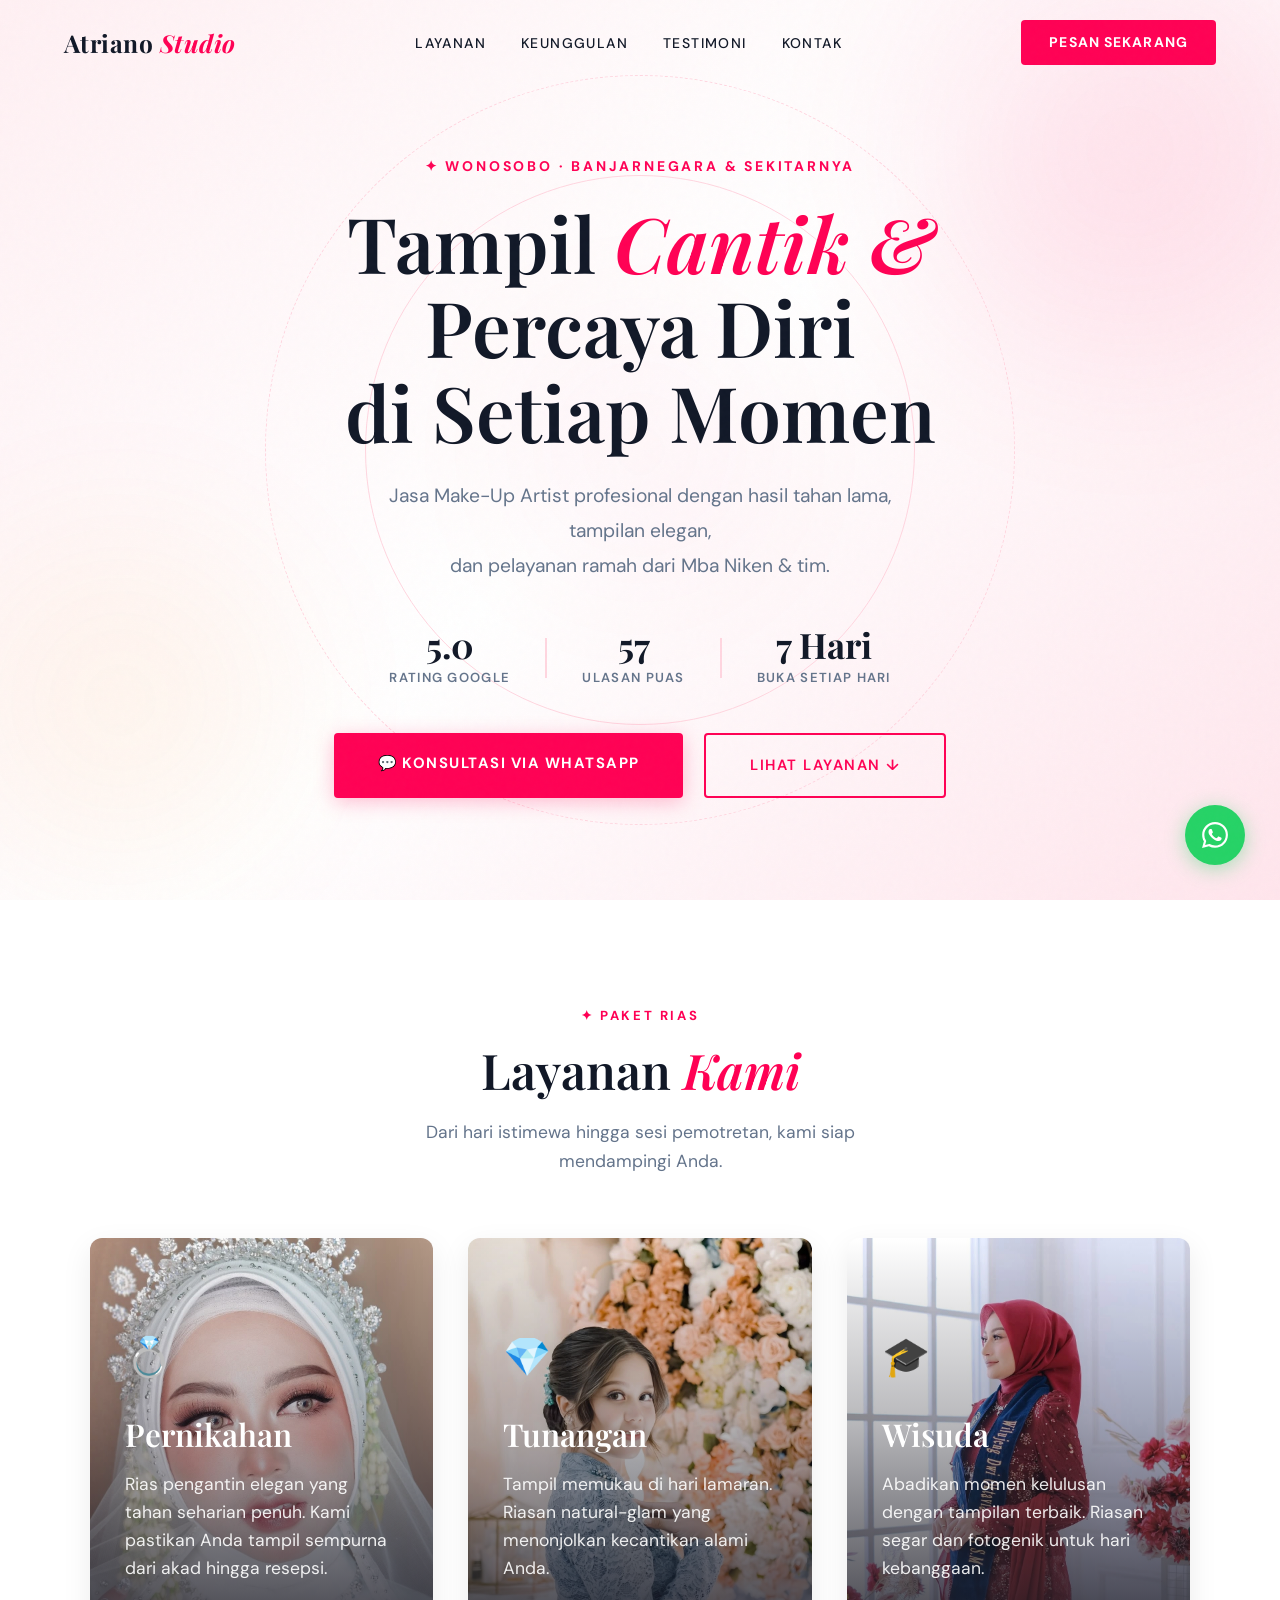
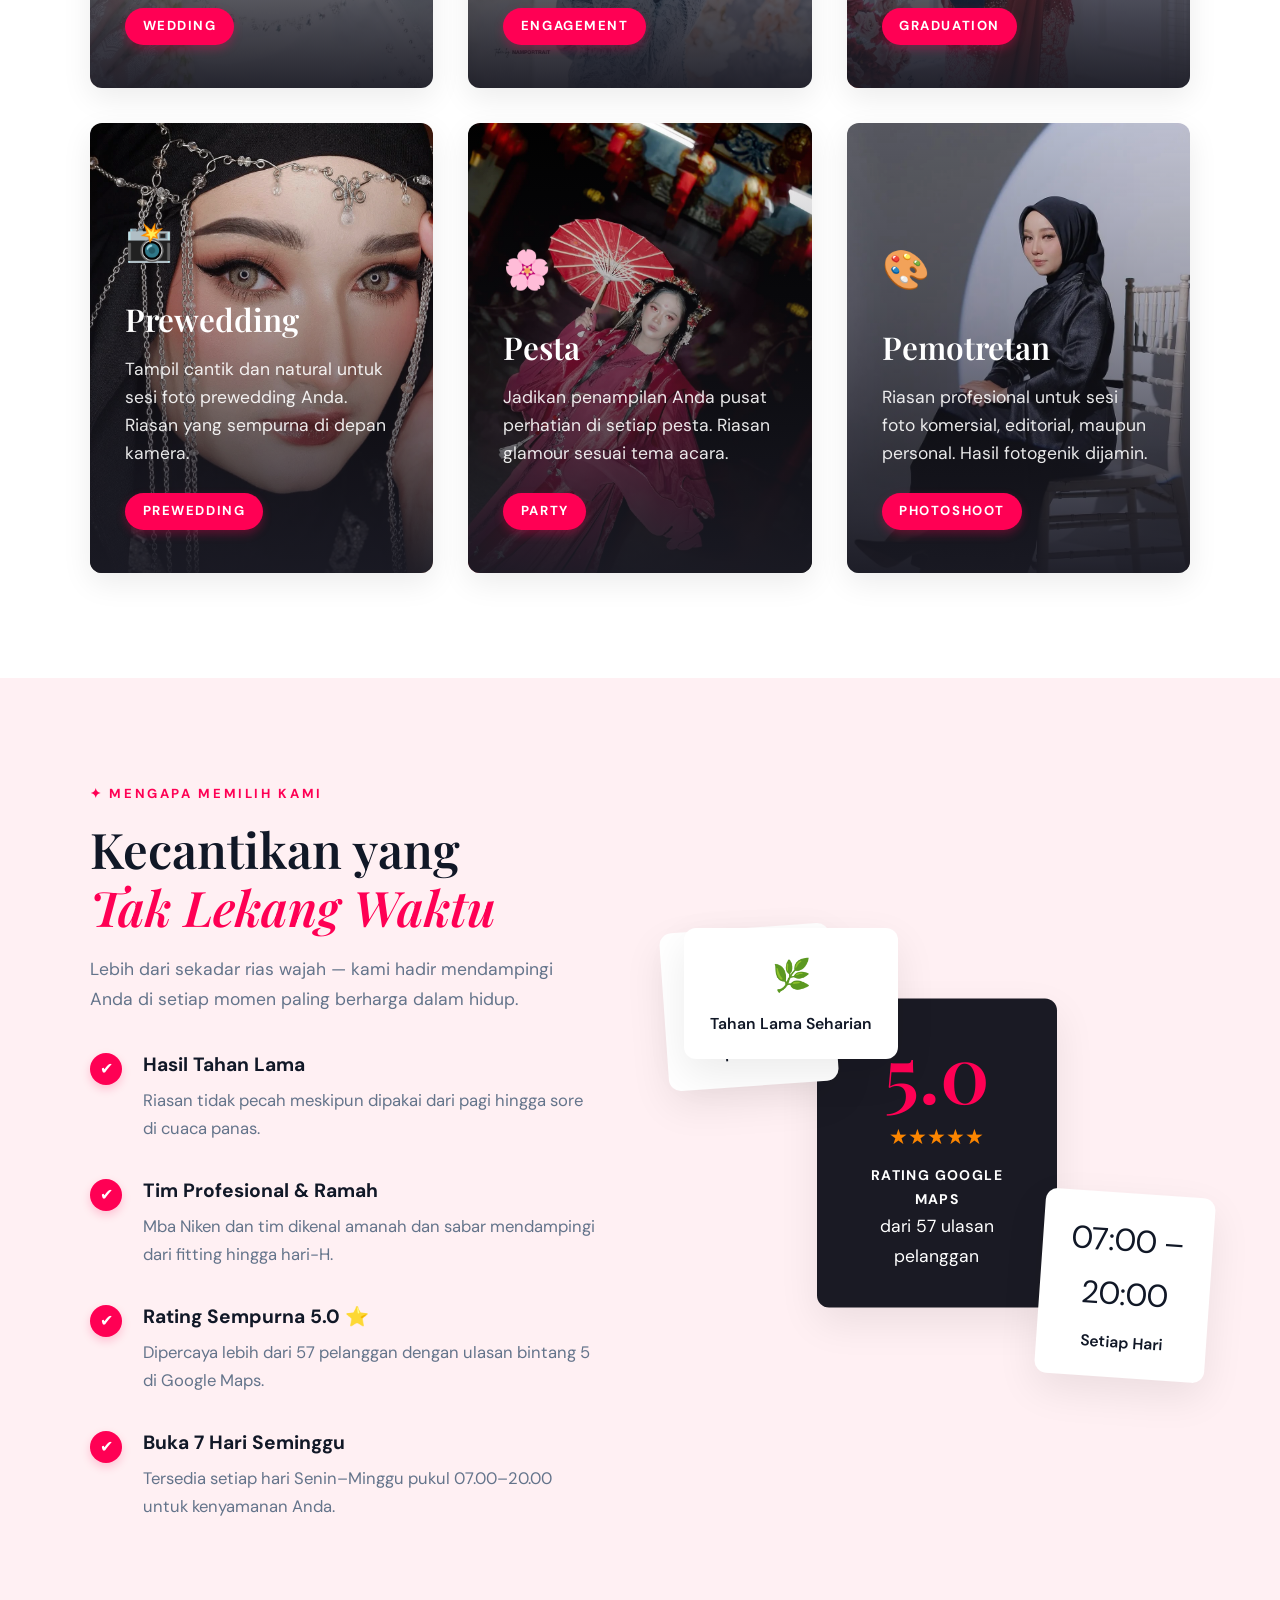
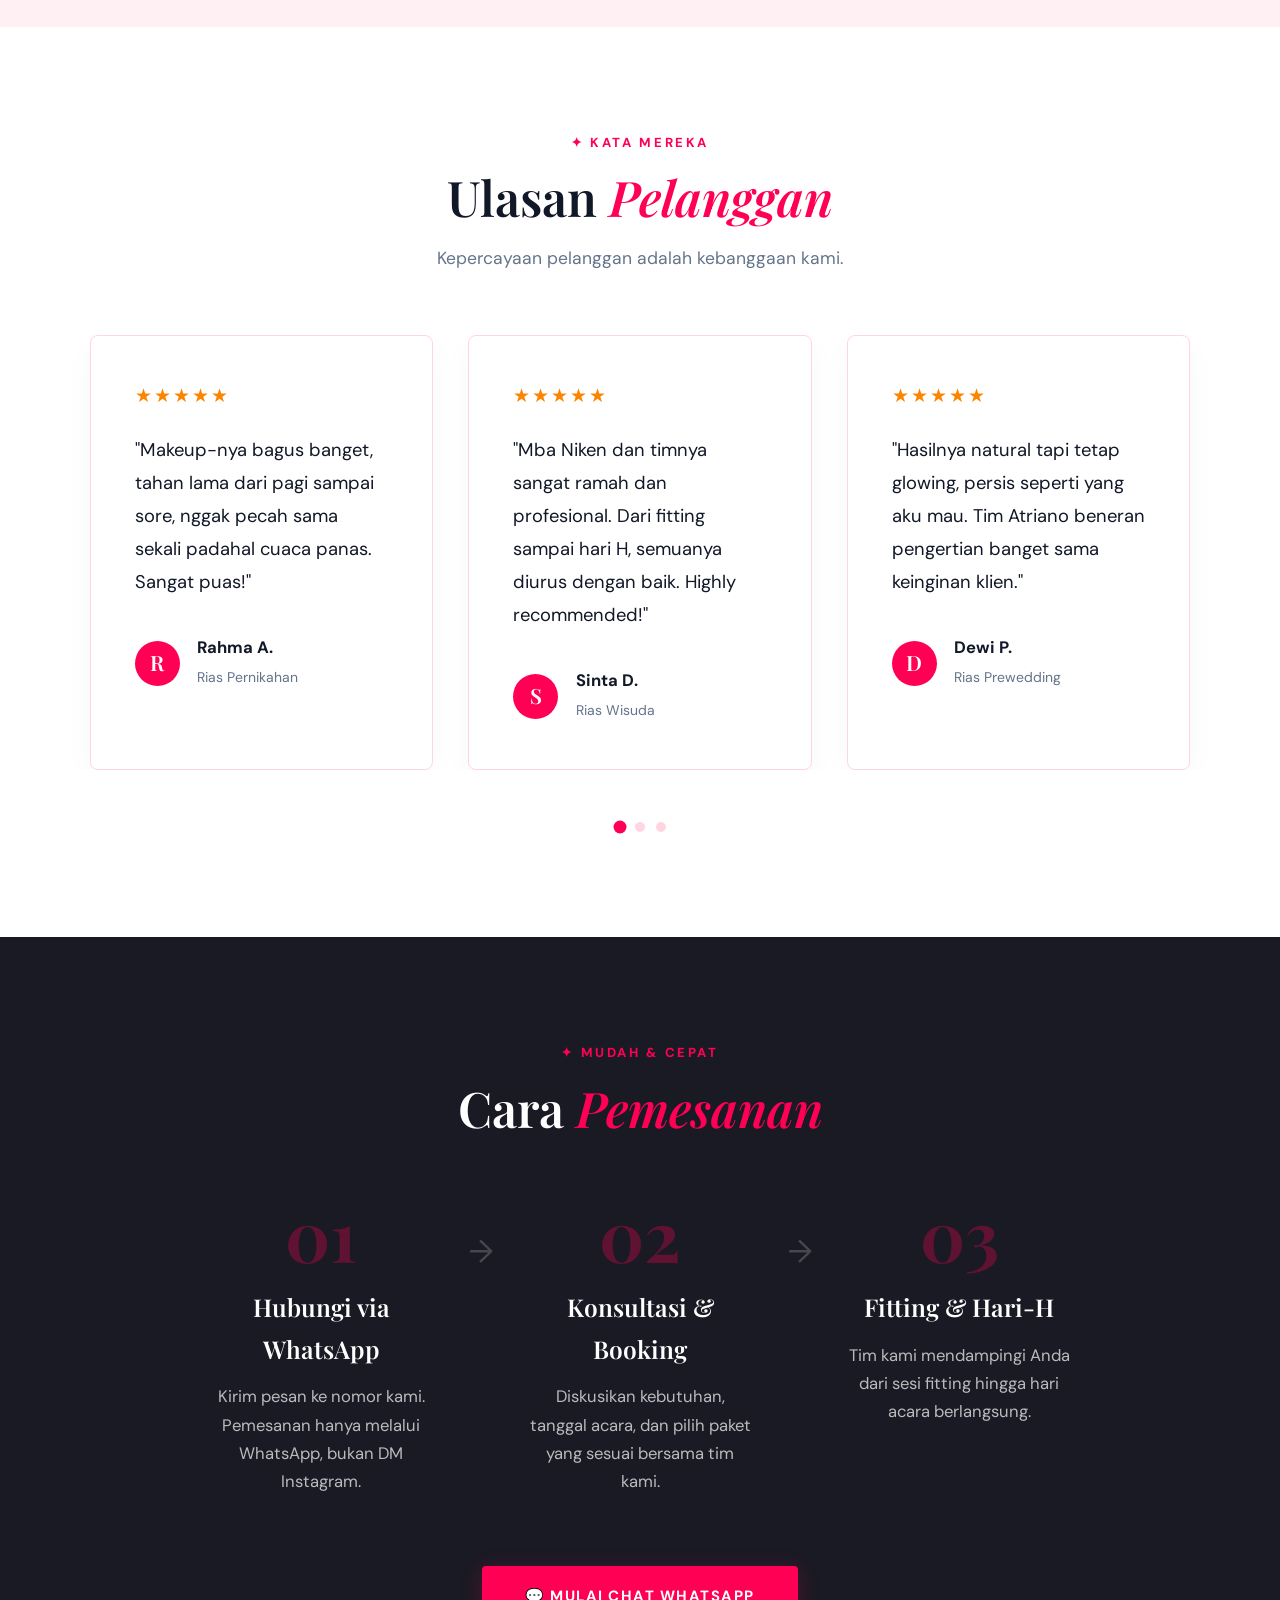
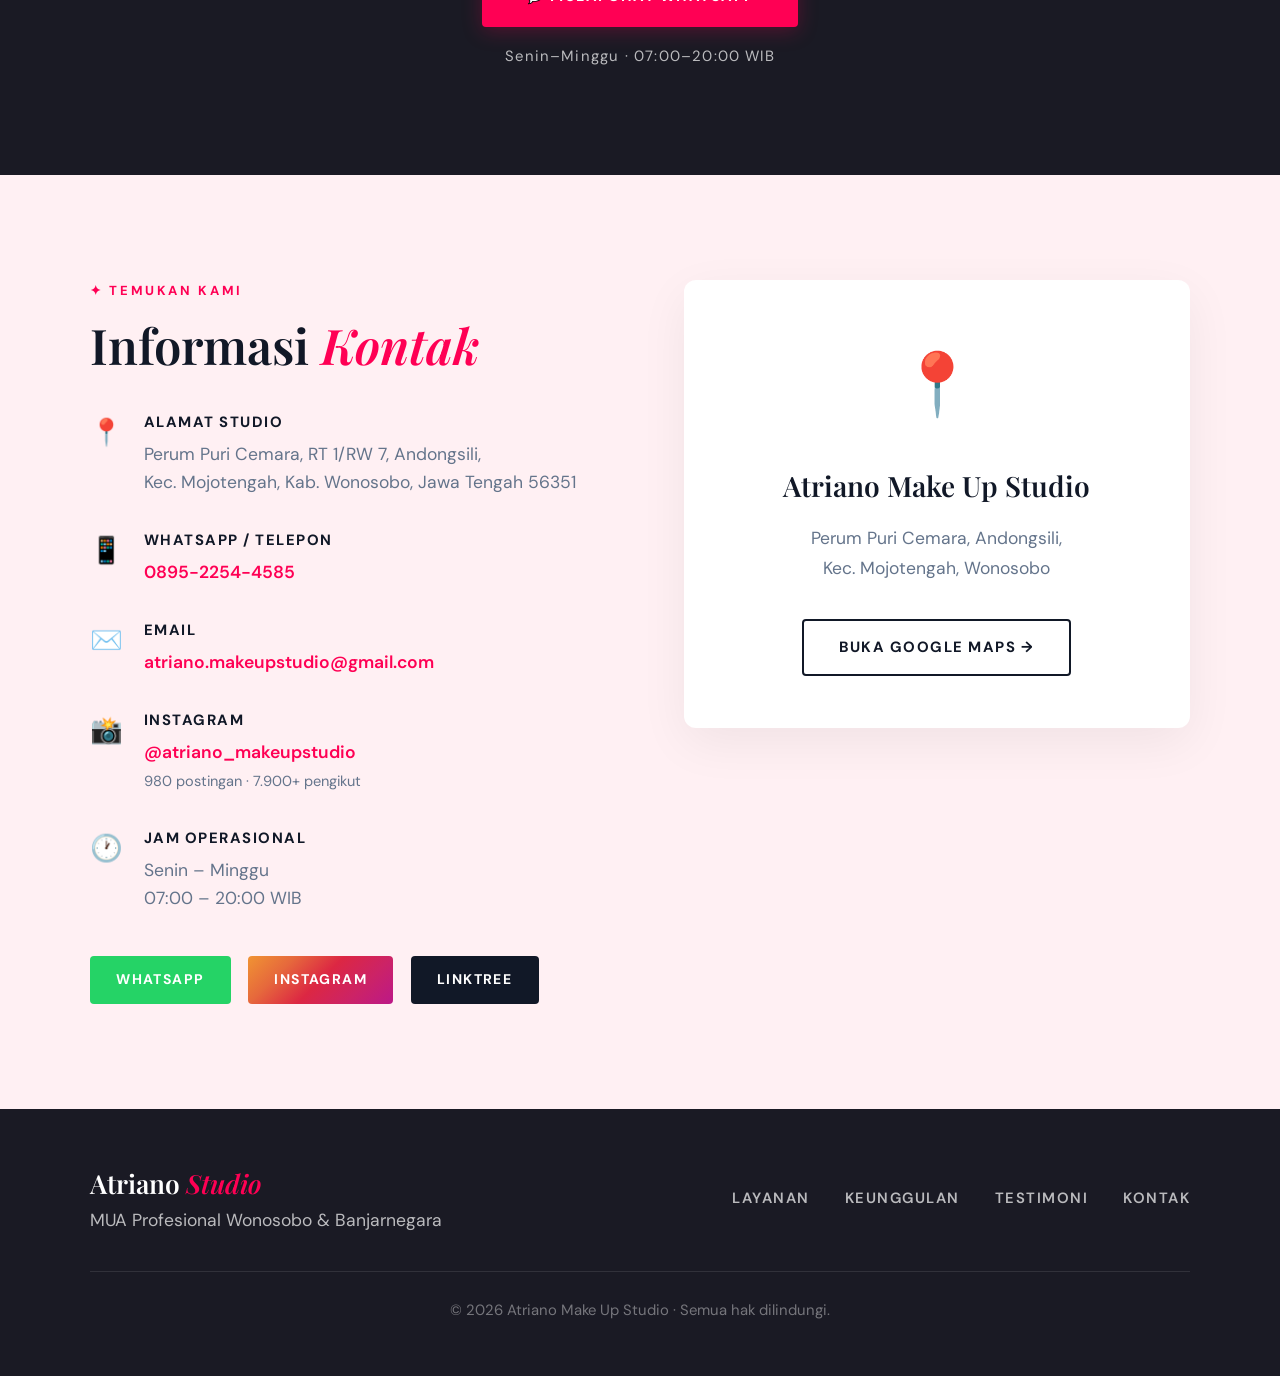
==== commit 978cfadb: "sempurnakan" ====
--- a/index.html
+++ b/index.html
@@ -3,6 +3,8 @@
   <head>
     <meta charset="UTF-8" />
     <meta name="viewport" content="width=device-width, initial-scale=1.0" />
+
+    <meta name="google-site-verification" content="WmgPiD79u4Fay0erImMaBu9rgnX4x2xKhIcu_RvXmVk" />
 
     <link rel="preconnect" href="https://fonts.googleapis.com" />
     <link rel="preconnect" href="https://fonts.gstatic.com" crossorigin />
@@ -37,6 +39,7 @@
     property="og:description"
     content="Jasa rias profesional untuk pernikahan, wisuda, tunangan, pesta & prewedding. Rating 5.0 dari 57 ulasan. Melayani Wonosobo, Banjarnegara & sekitarnya."
     />
+    <meta property="og:image" content="https://atriano-makeupstudio.vercel.app/images/preview.png" />
     <meta property="og:url" content="https://linktr.ee/atrisnastore" />
     <meta property="og:locale" content="id_ID" />
 
@@ -82,8 +85,8 @@
 </head>
 
   <body>
-    <!-- ════════════════════════════════════════════════════
-       NAVIGATION
+  <!-- ════════════════════════════════════════════════════
+  NAVIGATION
   ════════════════════════════════════════════════════════ -->
     <nav id="navbar">
       <div class="nav-inner">
@@ -134,7 +137,7 @@
     </div>
 
     <!-- ════════════════════════════════════════════════════
-       HERO
+      HERO
   ════════════════════════════════════════════════════════ -->
     <section id="hero" class="hero">
       <div class="hero-bg">
@@ -196,7 +199,7 @@
     </section>
 
     <!-- ════════════════════════════════════════════════════
-       LAYANAN
+      LAYANAN
   ════════════════════════════════════════════════════════ -->
     <section id="layanan" class="section layanan">
       <div class="container">
@@ -215,7 +218,7 @@
             class="service-card reveal"
             data-delay="0"
             style="
-              background-image: url(&quot;https://images.unsplash.com/photo-1595009088656-11f81a704aeb?q=80&w=600&auto=format&fit=crop&quot;);
+              background-image: url('images/foto2.webp');
             "
           >
             <div class="card-content">
@@ -230,11 +233,11 @@
           </a>
 
           <a
-            href="halaman-kosong.html"
+            href="portofolio.html"
             class="service-card reveal"
             data-delay="100"
             style="
-              background-image: url(&quot;https://images.unsplash.com/photo-1596178065887-1198b6148b2b?q=80&w=600&auto=format&fit=crop&quot;);
+              background-image: url('images/foto4.webp');
             "
           >
             <div class="card-content">
@@ -249,11 +252,11 @@
           </a>
 
           <a
-            href="halaman-kosong.html"
+            href="portofolio.html"
             class="service-card reveal"
             data-delay="200"
             style="
-              background-image: url(&quot;https://images.unsplash.com/photo-1620052327290-7667d8f5bcf5?q=80&w=600&auto=format&fit=crop&quot;);
+              background-image: url('images/foto7.webp');
             "
           >
             <div class="card-content">
@@ -268,11 +271,11 @@
           </a>
 
           <a
-            href="halaman-kosong.html"
+            href="portofolio.html"
             class="service-card reveal"
             data-delay="300"
             style="
-              background-image: url(&quot;https://images.unsplash.com/photo-1549417229-aa67d3263c09?q=80&w=600&auto=format&fit=crop&quot;);
+              background-image: url('images/foto1.webp');
             "
           >
             <div class="card-content">
@@ -287,11 +290,11 @@
           </a>
 
           <a
-            href="halaman-kosong.html"
+            href="portofolio.html"
             class="service-card reveal"
             data-delay="400"
             style="
-              background-image: url(&quot;https://images.unsplash.com/photo-1512496115851-a1c8fefa3186?q=80&w=600&auto=format&fit=crop&quot;);
+              background-image: url('images/foto5.webp');
             "
           >
             <div class="card-content">
@@ -306,11 +309,11 @@
           </a>
 
           <a
-            href="halaman-kosong.html"
+            href="portofolio.html"
             class="service-card reveal"
             data-delay="500"
             style="
-              background-image: url(&quot;https://images.unsplash.com/photo-1533036437340-02de0e513813?q=80&w=600&auto=format&fit=crop&quot;);
+              background-image: url('images/foto20.webp');
             "
           >
             <div class="card-content">
@@ -328,7 +331,7 @@
     </section>
 
     <!-- ════════════════════════════════════════════════════
-       KEUNGGULAN
+      KEUNGGULAN
   ════════════════════════════════════════════════════════ -->
     <section id="keunggulan" class="section keunggulan">
       <div class="container">
@@ -414,7 +417,7 @@
     </section>
 
     <!-- ════════════════════════════════════════════════════
-       TESTIMONI
+      TESTIMONI
   ════════════════════════════════════════════════════════ -->
     <section id="testimoni" class="section testimoni">
       <div class="container">
@@ -514,7 +517,7 @@
     </section>
 
     <!-- ════════════════════════════════════════════════════
-       CARA PESAN
+      CARA PESAN
   ════════════════════════════════════════════════════════ -->
     <section class="section cara-pesan">
       <div class="container">
@@ -567,7 +570,7 @@
     </section>
 
     <!-- ════════════════════════════════════════════════════
-       KONTAK
+      KONTAK
   ════════════════════════════════════════════════════════ -->
     <section id="kontak" class="section kontak">
       <div class="container">
@@ -669,7 +672,7 @@
                 Perum Puri Cemara, Andongsili,<br />Kec. Mojotengah, Wonosobo
               </p>
               <a
-                href="https://maps.google.com/?q=Perum+Puri+Cemara+Andongsili+Mojotengah+Wonosobo"
+                href="https://maps.app.goo.gl/hB3rVuLkt8t3i7wp8"
                 target="_blank"
                 rel="noopener"
                 class="btn-map"
@@ -683,7 +686,7 @@
     </section>
 
     <!-- ════════════════════════════════════════════════════
-       FOOTER
+      FOOTER
   ════════════════════════════════════════════════════════ -->
     <footer class="footer">
       <div class="container">
@@ -700,7 +703,7 @@
           </div>
         </div>
         <p class="footer-copy">
-          © 2025 Atriano Make Up Studio · Semua hak dilindungi.
+          © 2026 Atriano Make Up Studio · Semua hak dilindungi.
         </p>
       </div>
     </footer>
